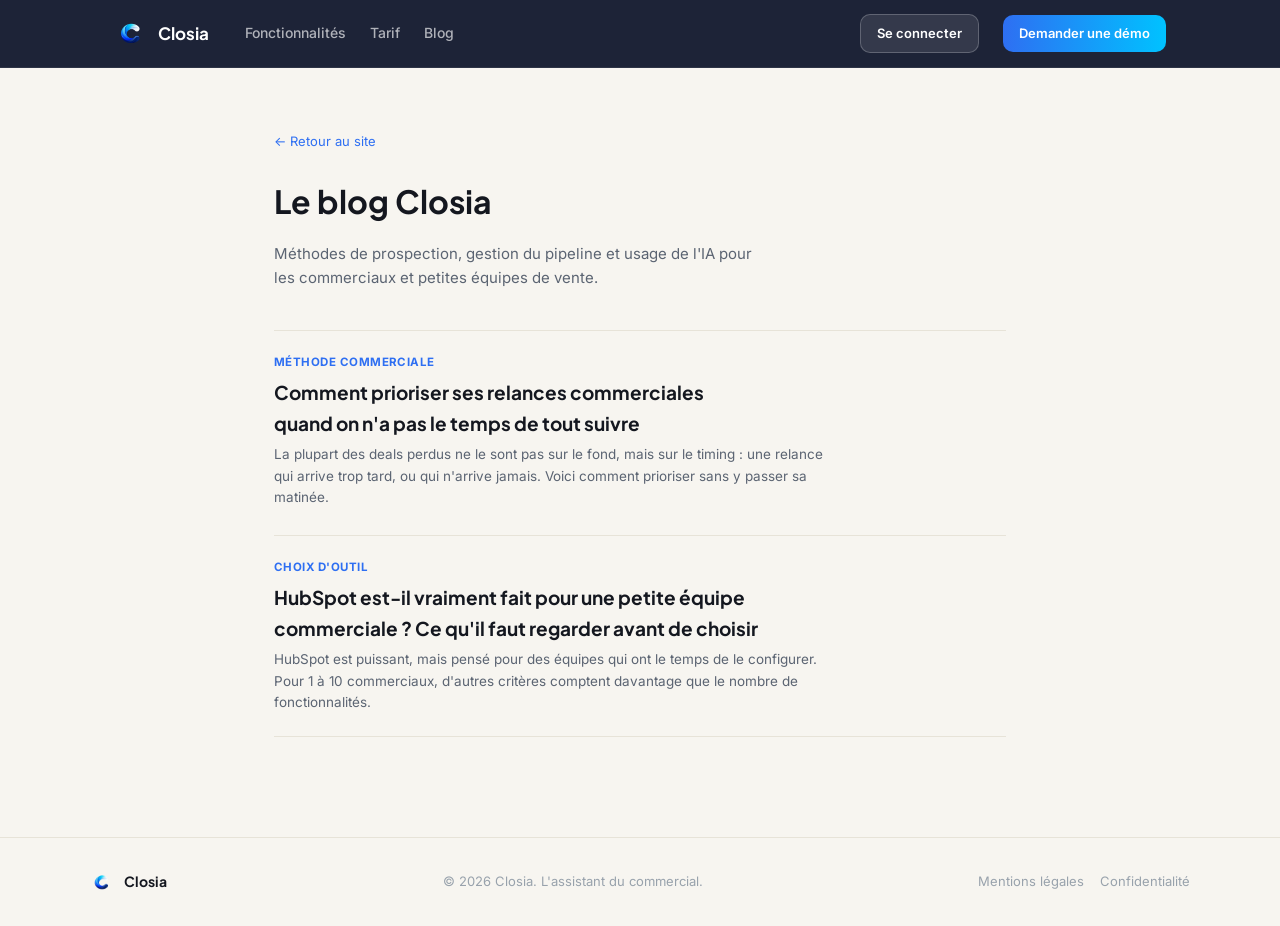
==== blog/index.html @ 7976b57f "Ajoute un blog avec deux premiers articles SEO Cible les recherches autour de la priorisation des re" ====
<!doctype html>
<html lang="fr">
<head>
  <meta charset="UTF-8" />
  <meta name="viewport" content="width=device-width, initial-scale=1.0" />
  <title>Blog — Closia, le CRM commercial assisté par IA</title>
  <meta name="description" content="Conseils, méthodes et retours d'expérience sur la prospection commerciale, la relance de prospects et l'usage de l'IA dans un CRM." />
  <link rel="canonical" href="https://clos-ia.fr/blog/" />
  <link rel="icon" href="../logo-icon.png" />
  <link rel="preconnect" href="https://fonts.googleapis.com" />
  <link href="https://fonts.googleapis.com/css2?family=Plus+Jakarta+Sans:wght@500;600;700;800&family=Inter:wght@400;500;600;700&display=swap" rel="stylesheet" />
  <link rel="stylesheet" href="../style.css" />
  <style>
    .blog-main { max-width: 780px; margin: 0 auto; padding: 60px 24px 100px; }
    .blog-head h1 { font-size: 32px; margin: 0 0 10px; }
    .blog-head p { color: var(--text-dim); font-size: 15px; max-width: 480px; }
    .blog-list { display: flex; flex-direction: column; gap: 4px; margin-top: 40px; }
    .blog-card { display: block; padding: 22px 0; border-top: 0.5px solid var(--hairline); text-decoration: none; }
    .blog-card:last-child { border-bottom: 0.5px solid var(--hairline); }
    .blog-card .cat { font-size: 11.5px; font-weight: 700; letter-spacing: 0.04em; text-transform: uppercase; color: var(--blue); margin-bottom: 6px; }
    .blog-card h2 { font-size: 19px; color: var(--text); margin: 0 0 6px; }
    .blog-card p { font-size: 13.5px; color: var(--text-dim); margin: 0; max-width: 560px; }
    a.back { display: inline-flex; align-items: center; gap: 6px; font-size: 13px; color: var(--blue); margin-bottom: 24px; text-decoration: none; }
  </style>
</head>
<body>

  <header class="nav">
    <div class="nav-inner">
      <a href="../index.html" class="brand">
        <img src="../logo-icon.png" width="34" height="34" alt="Closia" style="object-fit:contain;" />
        <span class="brand-text">Closia</span>
      </a>
      <nav class="nav-links">
        <a href="../index.html#features">Fonctionnalités</a>
        <a href="../index.html#pricing">Tarif</a>
        <a href="./">Blog</a>
      </nav>
      <a href="https://piste-app-seven.vercel.app" class="btn btn-ghost btn-sm">Se connecter</a>
      <a href="../index.html#contact" class="btn btn-primary btn-sm">Demander une démo</a>
    </div>
  </header>

  <main class="blog-main">
    <a href="../index.html" class="back">← Retour au site</a>
    <div class="blog-head">
      <h1>Le blog Closia</h1>
      <p>Méthodes de prospection, gestion du pipeline et usage de l'IA pour les commerciaux et petites équipes de vente.</p>
    </div>

    <div class="blog-list">
      <a href="prioriser-relances-commerciales-ia.html" class="blog-card">
        <div class="cat">Méthode commerciale</div>
        <h2>Comment prioriser ses relances commerciales quand on n'a pas le temps de tout suivre</h2>
        <p>La plupart des deals perdus ne le sont pas sur le fond, mais sur le timing : une relance qui arrive trop tard, ou qui n'arrive jamais. Voici comment prioriser sans y passer sa matinée.</p>
      </a>
      <a href="alternative-hubspot-petites-equipes.html" class="blog-card">
        <div class="cat">Choix d'outil</div>
        <h2>HubSpot est-il vraiment fait pour une petite équipe commerciale ? Ce qu'il faut regarder avant de choisir</h2>
        <p>HubSpot est puissant, mais pensé pour des équipes qui ont le temps de le configurer. Pour 1 à 10 commerciaux, d'autres critères comptent davantage que le nombre de fonctionnalités.</p>
      </a>
    </div>
  </main>

  <footer class="footer">
    <div class="footer-inner">
      <div class="brand">
        <img src="../logo-icon.png" width="24" height="24" alt="Closia" style="object-fit:contain;" />
        <span class="brand-text">Closia</span>
      </div>
      <p>© 2026 Closia. L'assistant du commercial.</p>
      <div style="display:flex; gap:16px;">
        <a href="../mentions-legales.html" class="footer-legal">Mentions légales</a>
        <a href="../confidentialite.html" class="footer-legal">Confidentialité</a>
      </div>
    </div>
  </footer>

</body>
</html>
---- style.css ----
:root {
  --bg: #f7f5f0;
  --surface: #ffffff;
  --panel: #ffffff;
  --panel2: #f1efe7;
  --hairline: #e7e3d8;
  --text: #14171f;
  --text-dim: #5b6472;
  --text-faint: #98a2ac;
  --blue: #2e6ff2;
  --blue-dim: #e8f0fe;
  --blue-deep: #1d4ed8;
  --cyan: #00c2ff;
  --navy: #0a1128;
  --gradient-cta: linear-gradient(90deg, #2e6ff2, #00c2ff);
  --gradient-flow: linear-gradient(135deg, #0a1128 0%, #2e6ff2 45%, #00c2ff 75%, #ffffff 100%);
  --success: #22c55e;
  --success-dim: #eaf9ef;
  --warning: #f5a623;
  --warning-dim: #fef3e2;
  --red: #f5455c;
  --red-dim: #fdeaec;
  --violet: #7c3aed;
  --violet-dim: #ede9fe;
  --radius-sm: 10px;
  --radius-md: 16px;
  --radius-lg: 16px;
  --radius-xl: 20px;
  --shadow-sm: 0 2px 8px rgba(20, 23, 31, 0.08);
  --shadow-md: 0 8px 24px rgba(20, 23, 31, 0.12);
}

* { box-sizing: border-box; }

html { scroll-behavior: smooth; }

body {
  margin: 0;
  background: var(--bg);
  color: var(--text);
  font-family: "Inter", sans-serif;
  font-size: 16px;
  line-height: 1.6;
}

h1, h2, h3, .brand-text {
  font-family: "Plus Jakarta Sans", sans-serif;
  text-wrap: balance;
}

a { color: inherit; text-decoration: none; }

.nav {
  position: sticky;
  top: 0;
  z-index: 10;
  background: rgba(10, 17, 40, 0.92);
  backdrop-filter: blur(8px);
  border-bottom: 0.5px solid rgba(255, 255, 255, 0.08);
}

.nav-inner {
  max-width: 1100px;
  margin: 0 auto;
  padding: 14px 24px;
  display: flex;
  align-items: center;
  gap: 24px;
}

.nav .brand { color: #fff; }

.brand {
  display: flex;
  align-items: center;
  gap: 10px;
  font-weight: 700;
  font-size: 17px;
  color: var(--text);
}

.nav-links {
  display: flex;
  gap: 24px;
  margin-left: 12px;
  flex: 1;
}

.nav-links a {
  font-size: 14px;
  color: rgba(255, 255, 255, 0.65);
  font-weight: 500;
}

.nav-links a:hover { color: var(--cyan); }

.nav .btn-ghost {
  background: rgba(255, 255, 255, 0.1);
  color: #fff;
  border: 0.5px solid rgba(255, 255, 255, 0.22);
}
.nav .btn-ghost:hover { background: rgba(255, 255, 255, 0.16); }

.btn {
  display: inline-flex;
  align-items: center;
  justify-content: center;
  gap: 8px;
  padding: 11px 20px;
  border-radius: var(--radius-sm);
  font-size: 14px;
  font-weight: 600;
  border: none;
  cursor: pointer;
  transition: transform 0.12s ease, opacity 0.12s ease, box-shadow 0.12s ease;
}

.btn:hover { transform: translateY(-1px); box-shadow: var(--shadow-sm); }
.btn:focus-visible { outline: 2px solid var(--blue); outline-offset: 2px; }

.btn-primary {
  background: var(--gradient-cta);
  color: #fff;
}

.btn-primary:hover { filter: brightness(1.08); }
.btn-primary:active { transform: scale(0.98); }

.btn-ghost {
  background: var(--panel2);
  color: var(--text);
  border: 0.5px solid var(--hairline);
}

.btn-sm { padding: 8px 16px; font-size: 13px; }
.btn-block { width: 100%; padding: 13px; font-size: 15px; }

.hero-v2 {
  position: relative;
  max-width: 1150px;
  margin: 0 auto;
  padding: 116px 24px 80px;
  overflow: visible;
}

.hero-v2-top { position: relative; z-index: 1; max-width: 760px; }

.hero-v2-title {
  font-size: 60px;
  font-weight: 800;
  letter-spacing: -0.025em;
  line-height: 1.04;
  margin: 22px 0 0;
}

.fade-word {
  background: var(--gradient-cta);
  -webkit-background-clip: text;
  background-clip: text;
  color: transparent;
}

.hero-v2-lower {
  position: relative;
  z-index: 1;
  display: grid;
  grid-template-columns: 1fr 0.95fr;
  gap: 40px;
  align-items: center;
  margin-top: 56px;
}

.hero-v2-copy { max-width: 460px; }

.hero-visual {
  position: relative;
  display: flex;
  justify-content: center;
  margin-left: 32px;
}

.hero-visual .mock-window { transform: rotate(-2.2deg); }

.hero-visual-tag {
  position: absolute;
  bottom: -18px;
  left: 8px;
  font-family: ui-monospace, "JetBrains Mono", monospace;
  font-size: 11.5px;
  color: var(--text-faint);
  background: var(--surface);
  border: 0.5px solid var(--hairline);
  padding: 5px 10px;
  border-radius: 999px;
}

@media (max-width: 860px) {
  .hero-v2 { padding: 72px 20px 48px; }
  .hero-v2-title { font-size: 34px; }
  .hero-v2-lower { grid-template-columns: 1fr; margin-top: 36px; }
  .hero-visual { margin-left: 0; }
}

.hero-sub {
  font-size: 17.5px;
  color: var(--text-dim);
  margin: 0 0 32px;
  max-width: 480px;
}

.hero-actions { display: flex; gap: 12px; flex-wrap: wrap; }

.mock-window {
  width: 100%;
  max-width: 380px;
  border-radius: var(--radius-lg);
  border: 0.5px solid var(--hairline);
  box-shadow: 0 16px 40px rgba(15, 23, 42, 0.1);
  overflow: hidden;
  background: var(--surface);
}

.mock-bar {
  display: flex;
  gap: 6px;
  padding: 10px 12px;
  background: var(--panel2);
  border-bottom: 0.5px solid var(--hairline);
}

.mock-bar span {
  width: 8px; height: 8px; border-radius: 50%;
  background: var(--hairline);
}

.mock-window-body { display: flex; }

.mock-sidebar {
  width: 40px;
  flex-shrink: 0;
  background: var(--navy);
  display: flex;
  flex-direction: column;
  align-items: center;
  gap: 10px;
  padding: 14px 0;
}

.mock-sidebar-logo {
  width: 16px;
  height: 16px;
  border-radius: 5px;
  background: linear-gradient(135deg, var(--cyan), #fff);
  margin-bottom: 4px;
}

.mock-sidebar-item {
  width: 20px;
  height: 5px;
  border-radius: 3px;
  background: rgba(255, 255, 255, 0.18);
}

.mock-sidebar-item.active {
  background: var(--cyan);
  box-shadow: 0 0 6px rgba(0, 194, 255, 0.5);
}

.mock-body { flex: 1; min-width: 0; padding: 0; }

.mock-banner {
  background: var(--cyan);
  color: #fff;
  padding: 20px;
}

.mock-greeting { font-weight: 700; font-size: 18px; margin-bottom: 4px; }

.mock-sub { font-size: 12px; opacity: 0.85; margin-bottom: 14px; }

.mock-stats {
  display: flex;
  gap: 14px;
  flex-wrap: wrap;
  font-size: 11.5px;
  opacity: 0.85;
}
.mock-stats b { font-family: "Plus Jakarta Sans", sans-serif; font-size: 13px; margin-right: 3px; }
.mock-stats .warn { color: #fca5a5; opacity: 1; }

.mock-tip {
  background: rgba(255,255,255,0.16);
  border: 0.5px solid rgba(255,255,255,0.28);
  border-radius: 10px;
  padding: 10px 12px;
  font-size: 12.5px;
  line-height: 1.4;
}

.mock-list {
  display: flex;
  flex-direction: column;
  gap: 8px;
  padding: 14px;
}

.mock-task {
  display: flex;
  align-items: center;
  gap: 10px;
  background: var(--panel2);
  border: 0.5px solid var(--hairline);
  border-left: 2.5px solid var(--blue);
  border-radius: var(--radius-sm);
  padding: 9px 10px;
}

.mock-task-time { font-size: 10.5px; font-weight: 700; color: var(--text-faint); font-family: "Plus Jakarta Sans", sans-serif; flex-shrink: 0; }
.mock-task-body { flex: 1; min-width: 0; }
.mock-task-title { font-size: 12px; font-weight: 600; color: var(--text); white-space: nowrap; overflow: hidden; text-overflow: ellipsis; }
.mock-task-meta { font-size: 10.5px; color: var(--text-faint); margin-top: 1px; }
.mock-task-btn {
  flex-shrink: 0;
  font-size: 10px;
  font-weight: 700;
  color: var(--blue);
  background: var(--blue-dim);
  border-radius: 6px;
  padding: 5px 8px;
  white-space: nowrap;
}

.mock-row {
  display: flex;
  gap: 8px;
  padding: 16px;
}

.mock-card {
  flex: 1;
  background: var(--panel2);
  border: 0.5px solid var(--hairline);
  border-radius: var(--radius-sm);
  padding: 10px;
  font-size: 11px;
  color: var(--text-dim);
  display: flex;
  flex-direction: column;
  gap: 6px;
}

.mock-card b { font-size: 18px; color: var(--text); font-family: "Plus Jakarta Sans", sans-serif; }

.mock-dot { width: 8px; height: 8px; border-radius: 50%; }
.mock-dot.blue { background: var(--blue); }
.mock-dot.violet { background: #7c3aed; }
.mock-dot.amber { background: #b45309; }

.section-head {
  text-align: center;
  max-width: 640px;
  margin: 0 auto 52px;
}

.eyebrow {
  display: block;
  color: var(--blue);
  font-weight: 700;
  font-size: 12.5px;
  letter-spacing: 0.06em;
  text-transform: uppercase;
  margin-bottom: 12px;
}

.section-head h2 {
  font-size: 32px;
  font-weight: 800;
  letter-spacing: -0.01em;
  margin: 0 0 14px;
}

.contact-sub, .section-head p { color: var(--text-dim); font-size: 15px; margin: 0; }

.fake-calendar {
  margin-top: 28px;
  background: rgba(255, 255, 255, 0.1);
  border: 0.5px solid rgba(255, 255, 255, 0.25);
  border-radius: 14px;
  padding: 18px;
}

.fake-cal-head {
  display: flex;
  align-items: center;
  justify-content: space-between;
  font-size: 13px;
  font-weight: 600;
  margin-bottom: 14px;
}

.fake-cal-badge {
  font-size: 11px;
  font-weight: 700;
  background: rgba(255, 255, 255, 0.18);
  padding: 3px 9px;
  border-radius: 999px;
}

.hp-field {
  position: absolute;
  left: -9999px;
  width: 1px;
  height: 1px;
  overflow: hidden;
}

.fake-cal-days {
  display: grid;
  grid-template-columns: repeat(3, 1fr);
  gap: 10px;
  margin-bottom: 14px;
}

.fake-cal-day {
  display: flex;
  flex-direction: column;
  gap: 6px;
}

.fake-cal-date {
  font-size: 11px;
  font-weight: 600;
  opacity: 0.75;
  margin-bottom: 2px;
}

.fake-cal-day button {
  background: rgba(255, 255, 255, 0.12);
  border: 0.5px solid rgba(255, 255, 255, 0.25);
  color: #fff;
  border-radius: 7px;
  padding: 7px 6px;
  font-size: 12px;
  font-family: inherit;
  cursor: not-allowed;
  opacity: 0.75;
}

.fake-cal-note {
  margin: 0;
  font-size: 12px;
  color: rgba(255, 255, 255, 0.75);
  line-height: 1.5;
}

.features, .how {
  max-width: 1100px;
  margin: 0 auto;
  padding: 96px 24px;
}

.feature-grid {
  display: grid;
  grid-template-columns: repeat(3, 1fr);
  gap: 18px;
  align-items: start;
}

.feature-card {
  background: var(--surface);
  border: 0.5px solid var(--hairline);
  border-radius: var(--radius-lg);
  padding: 24px;
  display: grid;
  grid-template-columns: 40px 1fr;
  column-gap: 16px;
  row-gap: 6px;
  align-content: start;
  transition: transform 0.15s ease, box-shadow 0.15s ease, border-color 0.15s ease;
}

.feature-card:hover {
  transform: translateY(-2px);
  box-shadow: var(--shadow-md);
  border-color: transparent;
}

.feature-icon {
  grid-column: 1;
  grid-row: 1 / -1;
  width: 40px;
  height: 40px;
  border-radius: var(--radius-md);
  display: flex;
  align-items: center;
  justify-content: center;
  font-size: 20px;
}

.feature-card h3 { grid-column: 2; font-size: 16.5px; font-weight: 700; margin: 0; align-self: end; }
.feature-card p { grid-column: 2; font-size: 13.5px; color: var(--text-dim); margin: 0; line-height: 1.55; }

.feature-lead {
  grid-column: span 2;
  grid-template-columns: 44px 1fr;
  background: var(--blue-dim);
  border-color: rgba(46,111,242,0.28);
}
.feature-lead .feature-icon { background: var(--surface); width: 44px; height: 44px; }
.feature-lead h3 { font-size: 20px; }
.feature-lead p { font-size: 14.5px; max-width: 420px; }
.feature-lead-tag {
  grid-column: 2;
  justify-self: start;
  margin-top: 6px;
  font-size: 11px;
  font-weight: 700;
  color: var(--blue);
  background: var(--surface);
  padding: 5px 11px;
  border-radius: 999px;
  margin-top: 18px;
}

.fade-trail-caption {
  text-align: center;
  color: var(--text-faint);
  font-size: 13px;
  margin: -16px 0 28px;
}

.watch-window {
  max-width: 460px;
  margin: 0 auto;
  border-radius: var(--radius-lg);
  border: 0.5px solid var(--hairline);
  box-shadow: 0 16px 40px rgba(15, 23, 42, 0.1);
  overflow: hidden;
  background: var(--surface);
}

.watch-list {
  display: flex;
  flex-direction: column;
  gap: 10px;
  padding: 16px;
}

.watch-card {
  background: var(--panel2);
  border: 0.5px solid var(--hairline);
  border-left: 3px solid var(--hairline);
  border-radius: var(--radius-sm);
  padding: 12px 14px;
}
.watch-card.hot { border-left-color: var(--success); }
.watch-card.warn { border-left-color: var(--warning); }
.watch-card.danger { border-left-color: var(--red); }

.watch-head { display: flex; align-items: center; gap: 8px; margin-bottom: 4px; }
.watch-emoji { font-size: 13px; }
.watch-company { font-family: "Plus Jakarta Sans", sans-serif; font-weight: 700; font-size: 13.5px; }
.watch-value { margin-left: auto; font-family: "Plus Jakarta Sans", sans-serif; font-weight: 700; font-size: 13px; color: var(--text); white-space: nowrap; }
.watch-reason { font-size: 12px; color: var(--text-dim); margin-bottom: 6px; }
.watch-cta { font-size: 12px; font-weight: 600; color: var(--blue); }

.compare-grid {
  display: grid;
  grid-template-columns: 1fr 1fr;
  gap: 20px;
  max-width: 760px;
  margin: 0 auto 44px;
}

@media (max-width: 720px) {
  .compare-grid { grid-template-columns: 1fr; }
}

.compare-col {
  border-radius: var(--radius-lg);
  padding: 24px 26px;
  border: 0.5px solid var(--hairline);
  background: var(--surface);
}

.compare-col.after {
  background: var(--blue-dim);
  border-color: rgba(46,111,242,0.28);
}

.compare-label {
  font-family: "Plus Jakarta Sans", sans-serif;
  font-weight: 700;
  font-size: 13px;
  text-transform: uppercase;
  letter-spacing: 0.04em;
  color: var(--text-faint);
  margin-bottom: 14px;
}

.compare-col.after .compare-label { color: var(--blue); }

.compare-list { list-style: none; margin: 0; padding: 0; display: flex; flex-direction: column; gap: 10px; }

.compare-list li {
  font-size: 14px;
  padding-left: 24px;
  position: relative;
  color: var(--text-dim);
}

.compare-col li::before { content: "✕"; position: absolute; left: 0; color: var(--text-faint); font-size: 12px; }
.compare-col.after li { color: var(--text); }
.compare-col.after li::before { content: "✓"; position: absolute; left: 0; color: var(--blue); font-weight: 700; }

.forgotten-deals {
  max-width: 1100px;
  margin: 0 auto;
  padding: 96px 24px;
}

.forgotten-soon-badge {
  text-align: center;
  font-size: 11.5px;
  color: var(--text-faint);
  margin-top: 12px;
}

.launch-banner {
  max-width: 640px;
  margin: 0 auto 32px;
  text-align: center;
  background: var(--blue-dim);
  color: var(--blue);
  font-size: 13.5px;
  font-weight: 600;
  padding: 10px 18px;
  border-radius: 999px;
}

.how { background: var(--bg); border: 0.5px solid var(--hairline); border-radius: var(--radius-xl); max-width: 1060px; }

.steps {
  display: grid;
  grid-template-columns: repeat(3, 1fr);
  gap: 24px;
}

.step { text-align: center; padding: 0 12px; }

.step-num {
  width: 36px;
  height: 36px;
  border-radius: 50%;
  background: var(--blue);
  color: #fff;
  display: flex;
  align-items: center;
  justify-content: center;
  font-weight: 700;
  margin: 0 auto 16px;
  font-family: "Plus Jakarta Sans", sans-serif;
}

.step h3 { font-size: 16px; margin: 0 0 8px; }
.step p { font-size: 13.5px; color: var(--text-dim); margin: 0; }

.step-card {
  background: var(--surface);
  border: 0.5px solid var(--hairline);
  border-radius: var(--radius-lg);
  padding: 28px 22px;
}
.step-card .step-num { background: var(--blue-dim, #e7e9fb); color: var(--blue); }

.pricing {
  max-width: 1100px;
  margin: 40px auto;
  padding: 96px 24px;
  background: radial-gradient(circle at 50% 0%, var(--blue-dim), transparent 60%);
  border-radius: var(--radius-xl);
}

.pricing-grid {
  display: grid;
  grid-template-columns: repeat(3, minmax(0, 1fr));
  gap: 20px;
  max-width: 1080px;
  margin: 0 auto;
  align-items: stretch;
}

@media (max-width: 860px) {
  .pricing-grid { grid-template-columns: 1fr; max-width: 420px; }
}

.pricing-note-below {
  text-align: center;
  color: var(--text-dim);
  font-size: 14px;
  margin: 28px auto 0;
  max-width: 640px;
}

.pricing-note-below a { color: var(--blue); font-weight: 600; }

.price-card {
  position: relative;
  background: var(--surface);
  border: 0.5px solid var(--hairline);
  box-shadow: var(--shadow-sm);
  border-radius: var(--radius-xl);
  padding: 32px 28px;
  text-align: center;
  display: flex;
  flex-direction: column;
}

.price-card-featured {
  border: 1.5px solid rgba(46,111,242,0.28);
  box-shadow: 0 16px 40px rgba(46,111,242,0.16);
  transform: scale(1.03);
}

@media (max-width: 860px) {
  .price-card-featured { transform: none; }
}

.price-featured-badge {
  position: absolute;
  top: -13px;
  left: 50%;
  transform: translateX(-50%);
  background: var(--gradient-cta);
  color: #fff;
  font-size: 11.5px;
  font-weight: 700;
  padding: 5px 14px;
  border-radius: 999px;
  white-space: nowrap;
}

.price-plan {
  font-family: "Plus Jakarta Sans", sans-serif;
  font-size: 19px;
  font-weight: 700;
  margin-top: 6px;
}

.price-sub {
  color: var(--text-dim);
  font-size: 13px;
  margin: 4px 0 18px;
}

.price-card .price-includes { flex: 1; }

.price-badge {
  display: inline-flex;
  background: var(--blue-dim);
  color: var(--blue);
  font-size: 12.5px;
  font-weight: 700;
  padding: 7px 14px;
  border-radius: 999px;
  margin-bottom: 22px;
}

.price-row {
  display: flex;
  align-items: baseline;
  justify-content: center;
  gap: 12px;
  margin-bottom: 14px;
}

.price-old {
  font-family: "Plus Jakarta Sans", sans-serif;
  font-size: 22px;
  color: var(--text-faint);
  text-decoration: line-through;
}

.price-new {
  font-family: "Plus Jakarta Sans", sans-serif;
  font-size: 48px;
  font-weight: 700;
  color: var(--text);
}

.price-unit {
  font-size: 16px;
  font-weight: 500;
  color: var(--text-dim);
  margin-left: 2px;
}

.price-note {
  font-size: 13px;
  color: var(--text-dim);
  margin: 0 0 22px;
  line-height: 1.6;
}

.price-cta-secondary {
  display: block;
  margin-top: 10px;
  font-size: 13px;
  font-weight: 600;
  color: var(--text-dim);
  text-decoration: underline;
  text-underline-offset: 3px;
  text-decoration-color: var(--hairline);
}
.price-cta-secondary:hover { color: var(--blue); text-decoration-color: var(--blue); }

.price-includes {
  list-style: none;
  margin: 0 0 24px;
  padding: 0;
  text-align: left;
  display: flex;
  flex-direction: column;
  gap: 10px;
}

.price-includes li {
  font-size: 14px;
  color: var(--text);
  padding-left: 26px;
  position: relative;
}

.price-includes li::before {
  content: "✓";
  position: absolute;
  left: 0;
  color: var(--blue);
  font-weight: 700;
}

.faq {
  max-width: 760px;
  margin: 0 auto;
  padding: 96px 24px;
}

.faq-list {
  display: flex;
  flex-direction: column;
  gap: 10px;
}

.faq-item {
  background: var(--surface);
  border: 0.5px solid var(--hairline);
  border-radius: var(--radius-md);
  padding: 4px 20px;
}

.faq-item summary {
  padding: 16px 0;
  font-family: "Plus Jakarta Sans", sans-serif;
  font-weight: 600;
  font-size: 15px;
  cursor: pointer;
  list-style: none;
  display: flex;
  align-items: center;
  justify-content: space-between;
  gap: 12px;
}

.faq-item summary::-webkit-details-marker { display: none; }

.faq-item summary::after {
  content: "+";
  font-size: 20px;
  font-weight: 400;
  color: var(--blue);
  flex-shrink: 0;
  transition: transform 0.15s ease;
}

.faq-item[open] summary::after { transform: rotate(45deg); }

.faq-item p {
  margin: 0 0 18px;
  font-size: 14px;
  color: var(--text-dim);
  line-height: 1.6;
}

.contact {
  max-width: 1100px;
  margin: 0 auto;
  padding: 96px 24px 120px;
}

.contact-inner {
  background: var(--gradient-flow);
  border-radius: var(--radius-xl);
  padding: 48px;
  display: grid;
  grid-template-columns: 1fr 1fr;
  gap: 40px;
  align-items: start;
  color: #fff;
}

.contact-inner .eyebrow { color: #cfe0ff; }
.contact-inner h2 { color: #fff; }
.contact-sub { color: rgba(255,255,255,0.85) !important; }

.lead-form {
  display: flex;
  flex-direction: column;
  gap: 14px;
  background: rgba(255,255,255,0.1);
  border: 0.5px solid rgba(255,255,255,0.25);
  border-radius: 16px;
  padding: 24px;
}

.lead-form label {
  display: flex;
  flex-direction: column;
  gap: 6px;
  font-size: 13px;
  font-weight: 500;
}

.lead-form input, .lead-form textarea, .lead-form select {
  background: rgba(255,255,255,0.95);
  border: none;
  border-radius: 8px;
  padding: 10px 12px;
  font-size: 14px;
  color: var(--text);
  font-family: inherit;
  resize: vertical;
}

.lead-status {
  margin: 0;
  font-size: 13px;
  min-height: 18px;
}

.footer {
  border-top: 0.5px solid var(--hairline);
  padding: 32px 24px;
}

.footer-inner {
  max-width: 1100px;
  margin: 0 auto;
  display: flex;
  align-items: center;
  justify-content: space-between;
  flex-wrap: wrap;
  gap: 12px;
}

.footer .brand { font-size: 14px; }
.footer p { margin: 0; color: var(--text-faint); font-size: 13px; }
.footer-legal { color: var(--text-faint); font-size: 13px; }
.footer-legal:hover { color: var(--blue); }

@media (max-width: 860px) {
  .feature-grid { grid-template-columns: 1fr 1fr; }
  .feature-lead { grid-column: span 2; }
  .steps { grid-template-columns: 1fr; }
  .contact-inner { grid-template-columns: 1fr; padding: 28px; }
  .nav-links { display: none; }
}

@media (max-width: 560px) {
  .feature-grid { grid-template-columns: 1fr; }
}
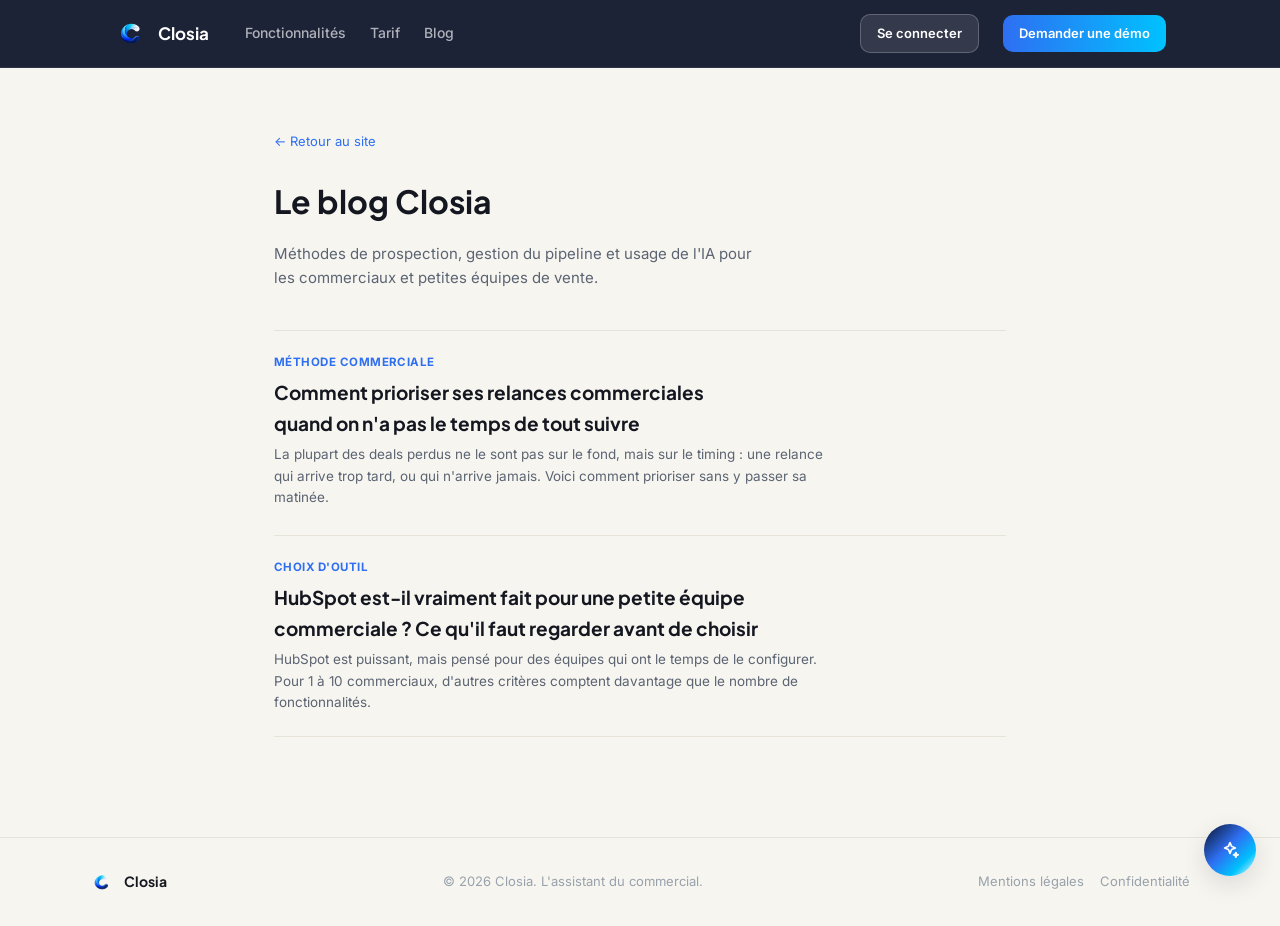
==== commit 36a5c190: "Ajoute l'assistant IA flottant sur le site vitrine Bulle de chat en bas à droite sur toutes les page" ====
--- a/blog/index.html
+++ b/blog/index.html
@@ -76,5 +76,6 @@
     </div>
   </footer>
 
+  <script src="/assistant-widget.js" defer></script>
 </body>
 </html>
--- a/style.css
+++ b/style.css
@@ -372,6 +372,11 @@
   margin-bottom: 12px;
 }
 
+.hero-v2-top .eyebrow {
+  margin-top: 16px;
+  margin-bottom: 0;
+}
+
 .section-head h2 {
   font-size: 32px;
   font-weight: 800;
@@ -380,31 +385,6 @@
 }
 
 .contact-sub, .section-head p { color: var(--text-dim); font-size: 15px; margin: 0; }
-
-.fake-calendar {
-  margin-top: 28px;
-  background: rgba(255, 255, 255, 0.1);
-  border: 0.5px solid rgba(255, 255, 255, 0.25);
-  border-radius: 14px;
-  padding: 18px;
-}
-
-.fake-cal-head {
-  display: flex;
-  align-items: center;
-  justify-content: space-between;
-  font-size: 13px;
-  font-weight: 600;
-  margin-bottom: 14px;
-}
-
-.fake-cal-badge {
-  font-size: 11px;
-  font-weight: 700;
-  background: rgba(255, 255, 255, 0.18);
-  padding: 3px 9px;
-  border-radius: 999px;
-}
 
 .hp-field {
   position: absolute;
@@ -412,45 +392,6 @@
   width: 1px;
   height: 1px;
   overflow: hidden;
-}
-
-.fake-cal-days {
-  display: grid;
-  grid-template-columns: repeat(3, 1fr);
-  gap: 10px;
-  margin-bottom: 14px;
-}
-
-.fake-cal-day {
-  display: flex;
-  flex-direction: column;
-  gap: 6px;
-}
-
-.fake-cal-date {
-  font-size: 11px;
-  font-weight: 600;
-  opacity: 0.75;
-  margin-bottom: 2px;
-}
-
-.fake-cal-day button {
-  background: rgba(255, 255, 255, 0.12);
-  border: 0.5px solid rgba(255, 255, 255, 0.25);
-  color: #fff;
-  border-radius: 7px;
-  padding: 7px 6px;
-  font-size: 12px;
-  font-family: inherit;
-  cursor: not-allowed;
-  opacity: 0.75;
-}
-
-.fake-cal-note {
-  margin: 0;
-  font-size: 12px;
-  color: rgba(255, 255, 255, 0.75);
-  line-height: 1.5;
 }
 
 .features, .how {
@@ -795,6 +736,12 @@
   margin-left: 2px;
 }
 
+.price-instead {
+  font-size: 12.5px;
+  color: var(--text-faint);
+  margin: -6px 0 14px;
+}
+
 .price-note {
   font-size: 13px;
   color: var(--text-dim);
@@ -922,6 +869,10 @@
   padding: 24px;
 }
 
+.lead-form-head { margin-bottom: 2px; }
+.lead-form-title { font-family: "Plus Jakarta Sans", sans-serif; font-size: 15px; font-weight: 700; color: #fff; }
+.lead-form-sub { margin: 4px 0 0; font-size: 12.5px; color: rgba(255,255,255,0.75); }
+
 .lead-form label {
   display: flex;
   flex-direction: column;
@@ -978,3 +929,132 @@
 @media (max-width: 560px) {
   .feature-grid { grid-template-columns: 1fr; }
 }
+
+/* Assistant IA flottant */
+.cw-toggle {
+  position: fixed;
+  bottom: 24px;
+  right: 24px;
+  width: 52px;
+  height: 52px;
+  border-radius: 50%;
+  background: var(--gradient-flow);
+  border: none;
+  box-shadow: var(--shadow-md);
+  display: flex;
+  align-items: center;
+  justify-content: center;
+  z-index: 200;
+}
+
+.cw-panel {
+  position: fixed;
+  bottom: 88px;
+  right: 24px;
+  width: 340px;
+  max-width: calc(100vw - 32px);
+  height: 440px;
+  max-height: calc(100vh - 120px);
+  background: var(--panel);
+  border: 0.5px solid var(--hairline);
+  border-radius: var(--radius-md);
+  box-shadow: var(--shadow-md);
+  display: none;
+  flex-direction: column;
+  overflow: hidden;
+  z-index: 200;
+  font-family: inherit;
+}
+
+.cw-panel.cw-open {
+  display: flex;
+}
+
+.cw-header {
+  display: flex;
+  align-items: center;
+  justify-content: space-between;
+  padding: 14px 16px;
+  background: var(--gradient-flow);
+  color: #fff;
+  font-size: 13.5px;
+  font-weight: 700;
+}
+
+.cw-close {
+  background: none;
+  border: none;
+  color: #fff;
+  font-size: 20px;
+  line-height: 1;
+  padding: 0;
+  cursor: pointer;
+}
+
+.cw-messages {
+  flex: 1;
+  overflow-y: auto;
+  padding: 14px 16px;
+  display: flex;
+  flex-direction: column;
+  gap: 10px;
+}
+
+.cw-msg {
+  max-width: 85%;
+  border-radius: 10px;
+  padding: 8px 12px;
+  font-size: 12.5px;
+  line-height: 1.5;
+  white-space: pre-line;
+}
+
+.cw-msg-assistant {
+  align-self: flex-start;
+  background: var(--panel2);
+  color: var(--text);
+}
+
+.cw-msg-user {
+  align-self: flex-end;
+  background: var(--blue-dim);
+  color: var(--blue-deep);
+}
+
+.cw-thinking {
+  color: var(--text-faint);
+}
+
+.cw-form {
+  display: flex;
+  gap: 8px;
+  padding: 12px;
+  border-top: 0.5px solid var(--hairline);
+}
+
+.cw-form input {
+  flex: 1;
+  background: var(--panel2);
+  border: 0.5px solid var(--hairline);
+  border-radius: 8px;
+  padding: 8px 10px;
+  font-size: 13px;
+  color: var(--text);
+  font-family: inherit;
+}
+
+.cw-form button {
+  background: var(--blue-dim);
+  color: var(--blue);
+  border: none;
+  border-radius: 8px;
+  padding: 8px 14px;
+  font-size: 13px;
+  font-weight: 600;
+  cursor: pointer;
+}
+
+@media (max-width: 560px) {
+  .cw-panel { right: 16px; bottom: 84px; }
+  .cw-toggle { right: 16px; bottom: 16px; }
+}
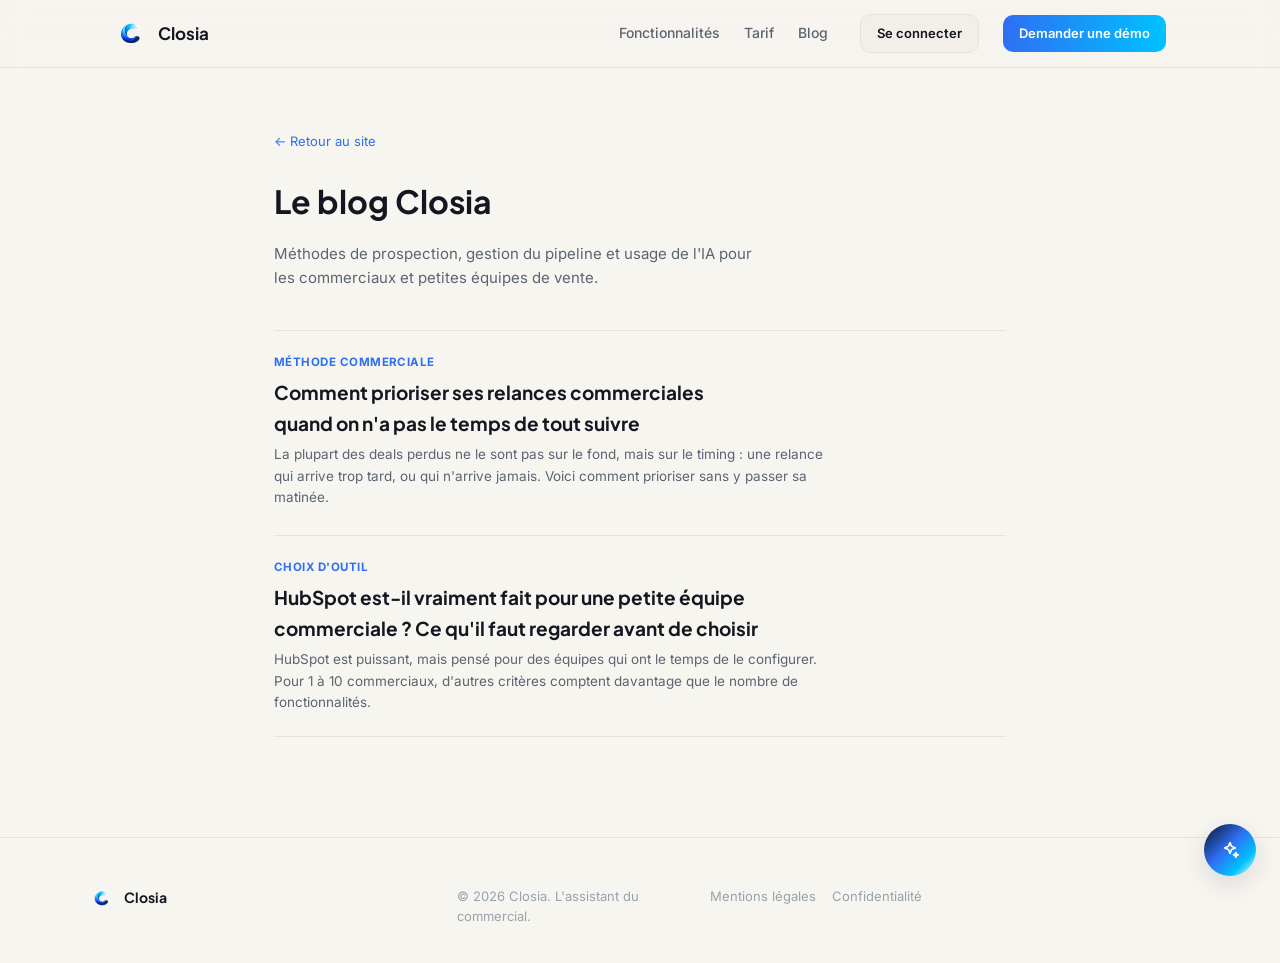
==== commit cc81a333: "Corrige les liens de connexion restants dans le blog" ====
--- a/blog/index.html
+++ b/blog/index.html
@@ -36,7 +36,7 @@
         <a href="../index.html#pricing">Tarif</a>
         <a href="./">Blog</a>
       </nav>
-      <a href="https://piste-app-seven.vercel.app" class="btn btn-ghost btn-sm">Se connecter</a>
+      <a href="https://app.clos-ia.fr" class="btn btn-ghost btn-sm">Se connecter</a>
       <a href="../index.html#contact" class="btn btn-primary btn-sm">Demander une démo</a>
     </div>
   </header>
--- a/style.css
+++ b/style.css
@@ -54,9 +54,9 @@
   position: sticky;
   top: 0;
   z-index: 10;
-  background: rgba(10, 17, 40, 0.92);
-  backdrop-filter: blur(8px);
-  border-bottom: 0.5px solid rgba(255, 255, 255, 0.08);
+  background: rgba(247, 245, 240, 0.82);
+  backdrop-filter: blur(12px);
+  border-bottom: 0.5px solid var(--hairline);
 }
 
 .nav-inner {
@@ -68,7 +68,9 @@
   gap: 24px;
 }
 
-.nav .brand { color: #fff; }
+
+
+.nav .brand { color: var(--text); }
 
 .brand {
   display: flex;
@@ -79,27 +81,24 @@
   color: var(--text);
 }
 
+/* Les liens se rangent à droite, contre les deux boutons, plutôt que collés au
+   logo. C'est la marque qui pousse tout le reste vers la droite : sans ce
+   margin-right auto, les liens se recolleraient au logo. */
+.nav-inner .brand { margin-right: auto; }
+
 .nav-links {
   display: flex;
   gap: 24px;
-  margin-left: 12px;
-  flex: 1;
+  margin-right: 8px;
 }
 
 .nav-links a {
   font-size: 14px;
-  color: rgba(255, 255, 255, 0.65);
+  color: var(--text-dim);
   font-weight: 500;
 }
 
-.nav-links a:hover { color: var(--cyan); }
-
-.nav .btn-ghost {
-  background: rgba(255, 255, 255, 0.1);
-  color: #fff;
-  border: 0.5px solid rgba(255, 255, 255, 0.22);
-}
-.nav .btn-ghost:hover { background: rgba(255, 255, 255, 0.16); }
+.nav-links a:hover { color: var(--blue); }
 
 .btn {
   display: inline-flex;
@@ -135,22 +134,43 @@
 .btn-sm { padding: 8px 16px; font-size: 13px; }
 .btn-block { width: 100%; padding: 13px; font-size: 15px; }
 
+/* Voile bleu sous le hero. Pose sur le conteneur principal et non sur .hero-v2,
+   qui est centre a 1300 px : un fond sur lui ferait une bande au lieu d'occuper
+   toute la largeur. En pourcentage plutot qu'en 100vw, pour ne pas compter la
+   barre de defilement et provoquer un debordement horizontal.
+   Il remonte derriere la barre de navigation, devenue translucide. */
+main#top {
+  background:
+    linear-gradient(180deg,
+      rgba(46, 111, 242, 0.11) 0%,
+      rgba(46, 111, 242, 0.055) 38%,
+      rgba(46, 111, 242, 0.015) 68%,
+      rgba(46, 111, 242, 0) 100%)
+    no-repeat top center / 100% 760px;
+}
+
 .hero-v2 {
   position: relative;
-  max-width: 1150px;
+  max-width: 1300px;
   margin: 0 auto;
-  padding: 116px 24px 80px;
+  /* Sans maquette en dessous, le hero se referme sur son texte : la
+     visite du produit prend le relais juste après. */
+  padding: 96px 24px 72px;
   overflow: visible;
-}
-
-.hero-v2-top { position: relative; z-index: 1; max-width: 760px; }
+  display: flex;
+  flex-direction: column;
+  align-items: center;
+  text-align: center;
+}
+
+.hero-v2-top { position: relative; z-index: 1; max-width: 700px; }
 
 .hero-v2-title {
-  font-size: 60px;
+  font-size: 58px;
   font-weight: 800;
   letter-spacing: -0.025em;
-  line-height: 1.04;
-  margin: 22px 0 0;
+  line-height: 1.05;
+  margin: 18px 0 0;
 }
 
 .fade-word {
@@ -160,55 +180,39 @@
   color: transparent;
 }
 
-.hero-v2-lower {
-  position: relative;
-  z-index: 1;
-  display: grid;
-  grid-template-columns: 1fr 0.95fr;
-  gap: 40px;
-  align-items: center;
-  margin-top: 56px;
-}
-
-.hero-v2-copy { max-width: 460px; }
-
-.hero-visual {
-  position: relative;
-  display: flex;
-  justify-content: center;
-  margin-left: 32px;
-}
-
-.hero-visual .mock-window { transform: rotate(-2.2deg); }
-
-.hero-visual-tag {
-  position: absolute;
-  bottom: -18px;
-  left: 8px;
-  font-family: ui-monospace, "JetBrains Mono", monospace;
-  font-size: 11.5px;
-  color: var(--text-faint);
-  background: var(--surface);
-  border: 0.5px solid var(--hairline);
-  padding: 5px 10px;
-  border-radius: 999px;
-}
+
+.mock-window.mock-window-hero { width: 1100px; max-width: 100%; }
+
 
 @media (max-width: 860px) {
-  .hero-v2 { padding: 72px 20px 48px; }
-  .hero-v2-title { font-size: 34px; }
-  .hero-v2-lower { grid-template-columns: 1fr; margin-top: 36px; }
-  .hero-visual { margin-left: 0; }
+  .hero-v2 { padding: 72px 20px 0; }
+  .hero-v2-title { font-size: 32px; }
 }
 
 .hero-sub {
   font-size: 17.5px;
   color: var(--text-dim);
-  margin: 0 0 32px;
-  max-width: 480px;
-}
-
-.hero-actions { display: flex; gap: 12px; flex-wrap: wrap; }
+  margin: 18px 0 30px;
+  max-width: 560px;
+  margin-left: auto;
+  margin-right: auto;
+}
+
+.hero-actions { display: flex; gap: 12px; flex-wrap: wrap; justify-content: center; }
+
+.hero-trust {
+  display: flex;
+  gap: 22px;
+  flex-wrap: wrap;
+  justify-content: center;
+  margin-top: 26px;
+  font-size: 12.5px;
+  color: var(--text-dim);
+}
+.hero-trust span { display: inline-flex; align-items: center; gap: 6px; }
+.hero-trust svg { color: var(--blue); flex-shrink: 0; }
+
+.eyebrow-icon { margin-right: 6px; vertical-align: -1px; color: var(--blue); }
 
 .mock-window {
   width: 100%;
@@ -233,12 +237,13 @@
   background: var(--hairline);
 }
 
-.mock-window-body { display: flex; }
+.mock-window-body { display: flex; background: #f4f6fb; }
 
 .mock-sidebar {
   width: 40px;
   flex-shrink: 0;
-  background: var(--navy);
+  background: #fff;
+  border-right: 0.5px solid var(--hairline);
   display: flex;
   flex-direction: column;
   align-items: center;
@@ -250,7 +255,7 @@
   width: 16px;
   height: 16px;
   border-radius: 5px;
-  background: linear-gradient(135deg, var(--cyan), #fff);
+  background: linear-gradient(135deg, var(--blue), var(--cyan));
   margin-bottom: 4px;
 }
 
@@ -258,27 +263,43 @@
   width: 20px;
   height: 5px;
   border-radius: 3px;
-  background: rgba(255, 255, 255, 0.18);
+  background: var(--hairline);
 }
 
 .mock-sidebar-item.active {
-  background: var(--cyan);
-  box-shadow: 0 0 6px rgba(0, 194, 255, 0.5);
-}
-
-.mock-body { flex: 1; min-width: 0; padding: 0; }
+  background: var(--blue);
+}
+
+.mock-body { flex: 1; min-width: 0; padding: 12px; background: #f4f6fb; }
 
 .mock-banner {
-  background: var(--cyan);
+  background: linear-gradient(135deg, #2e7cff 0%, #1746b8 100%);
   color: #fff;
-  padding: 20px;
-}
-
-.mock-greeting { font-weight: 700; font-size: 18px; margin-bottom: 4px; }
-
-.mock-sub { font-size: 12px; opacity: 0.85; margin-bottom: 14px; }
+  padding: 18px;
+  border-radius: 14px;
+  position: relative;
+  overflow: hidden;
+  box-shadow: 0 10px 22px rgba(23, 70, 184, 0.26);
+}
+
+.mock-banner::before {
+  content: "";
+  position: absolute;
+  top: -40px;
+  right: -30px;
+  width: 120px;
+  height: 120px;
+  border-radius: 50%;
+  background: radial-gradient(circle, rgba(255, 255, 255, 0.2) 0%, rgba(255, 255, 255, 0) 70%);
+  pointer-events: none;
+}
+
+.mock-greeting { position: relative; font-weight: 700; font-size: 18px; margin-bottom: 4px; }
+
+.mock-sub { position: relative; font-size: 12px; opacity: 0.85; margin-bottom: 14px; }
 
 .mock-stats {
+  position: relative;
   display: flex;
   gap: 14px;
   flex-wrap: wrap;
@@ -301,17 +322,18 @@
   display: flex;
   flex-direction: column;
   gap: 8px;
-  padding: 14px;
+  padding: 12px 0 2px;
 }
 
 .mock-task {
   display: flex;
   align-items: center;
   gap: 10px;
-  background: var(--panel2);
+  background: #fff;
   border: 0.5px solid var(--hairline);
   border-left: 2.5px solid var(--blue);
-  border-radius: var(--radius-sm);
+  border-radius: 10px;
+  box-shadow: 0 1px 2px rgba(15, 23, 42, 0.05);
   padding: 9px 10px;
 }
 
@@ -356,6 +378,52 @@
 .mock-dot.violet { background: #7c3aed; }
 .mock-dot.amber { background: #b45309; }
 
+.mock-dot-status { width: 7px; height: 7px; border-radius: 50%; flex-shrink: 0; display: inline-block; }
+.mock-dot-status.red { background: var(--red); }
+.mock-dot-status.amber { background: var(--warning); }
+.mock-dot-status.green { background: var(--success); }
+
+.mock-body-hero { padding: 18px; }
+
+.mock-hero-columns {
+  display: grid;
+  grid-template-columns: 1.5fr 1fr;
+  gap: 16px;
+  margin-top: 14px;
+}
+
+.mock-hero-col { display: flex; flex-direction: column; gap: 8px; }
+
+.mock-col-label {
+  font-size: 10.5px;
+  font-weight: 700;
+  text-transform: uppercase;
+  letter-spacing: 0.05em;
+  color: var(--text-faint);
+  margin-bottom: 2px;
+}
+
+.mock-watch-mini {
+  background: #fff;
+  border: 0.5px solid var(--hairline);
+  border-left: 2.5px solid var(--hairline);
+  border-radius: 10px;
+  padding: 9px 10px;
+  box-shadow: 0 1px 2px rgba(15, 23, 42, 0.05);
+}
+.mock-watch-mini.danger { border-left-color: var(--red); }
+.mock-watch-mini.warn { border-left-color: var(--warning); }
+.mock-watch-mini.hot { border-left-color: var(--success); }
+
+.mock-watch-mini-head { display: flex; align-items: center; gap: 7px; font-size: 11.5px; font-weight: 600; color: var(--text); }
+.mock-watch-mini-head b { margin-left: auto; font-family: "Plus Jakarta Sans", sans-serif; font-size: 11.5px; }
+.mock-watch-mini-reason { font-size: 10.5px; color: var(--text-faint); margin-top: 3px; margin-left: 14px; }
+
+@media (max-width: 860px) {
+  .mock-hero-columns { grid-template-columns: 1fr; }
+  .mock-window-hero .mock-sidebar { display: none; }
+}
+
 .section-head {
   text-align: center;
   max-width: 640px;
@@ -397,7 +465,7 @@
 .features, .how {
   max-width: 1100px;
   margin: 0 auto;
-  padding: 96px 24px;
+  padding: 68px 24px;
 }
 
 .feature-grid {
@@ -436,6 +504,8 @@
   align-items: center;
   justify-content: center;
   font-size: 20px;
+  background: var(--blue-dim);
+  color: var(--blue);
 }
 
 .feature-card h3 { grid-column: 2; font-size: 16.5px; font-weight: 700; margin: 0; align-self: end; }
@@ -557,7 +627,269 @@
 .forgotten-deals {
   max-width: 1100px;
   margin: 0 auto;
-  padding: 96px 24px;
+  padding: 68px 24px;
+}
+
+/* Dispersion → Closia */
+.dispersion { max-width: 1100px; margin: 0 auto; padding: 68px 24px; }
+
+.dispersion-visual {
+  display: flex;
+  flex-direction: column;
+  align-items: center;
+  gap: 16px;
+  margin-bottom: 60px;
+}
+
+.dispersion-sources { display: flex; gap: 12px; flex-wrap: wrap; justify-content: center; }
+
+.source-chip {
+  background: var(--surface);
+  border: 0.5px solid var(--hairline);
+  border-radius: 999px;
+  padding: 9px 20px;
+  font-size: 13px;
+  font-weight: 600;
+  color: var(--text-dim);
+  box-shadow: var(--shadow-sm);
+}
+.source-chip.s1 { transform: rotate(-3deg); }
+.source-chip.s2 { transform: rotate(2deg); }
+.source-chip.s3 { transform: rotate(-1.5deg); }
+.source-chip.s4 { transform: rotate(2.5deg); }
+.source-chip.s5 { transform: rotate(-2deg); }
+
+.dispersion-arrow { color: var(--text-faint); }
+
+.dispersion-hub {
+  display: flex;
+  align-items: center;
+  gap: 9px;
+  background: var(--text);
+  color: #fff;
+  padding: 13px 24px;
+  border-radius: 999px;
+  font-weight: 700;
+  font-size: 14.5px;
+  box-shadow: var(--shadow-md);
+}
+
+.dispersion-result { display: flex; gap: 10px; flex-wrap: wrap; justify-content: center; }
+
+.result-chip {
+  background: var(--blue-dim);
+  color: var(--blue-deep);
+  border-radius: 999px;
+  padding: 9px 18px;
+  font-size: 12.5px;
+  font-weight: 600;
+}
+
+/* Votre journée — démonstration */
+.your-day { max-width: 1100px; margin: 0 auto; padding: 68px 24px; }
+
+.day-window {
+  border-radius: var(--radius-xl);
+  border: 0.5px solid var(--hairline);
+  box-shadow: 0 20px 50px rgba(15, 23, 42, 0.1);
+  overflow: hidden;
+  background: var(--surface);
+}
+
+.day-window-body { display: grid; grid-template-columns: 1fr 1.1fr; }
+
+.day-col { padding: 32px; border-right: 0.5px solid var(--hairline); }
+
+.day-col-label {
+  font-size: 11px;
+  font-weight: 700;
+  text-transform: uppercase;
+  letter-spacing: 0.05em;
+  color: var(--text-faint);
+  margin-bottom: 18px;
+}
+
+.day-item {
+  display: flex;
+  align-items: center;
+  gap: 14px;
+  padding: 13px 0;
+  border-bottom: 0.5px solid var(--hairline);
+  font-size: 14px;
+  color: var(--text-dim);
+}
+.day-item:last-child { border-bottom: none; }
+
+.day-time {
+  font-family: "JetBrains Mono", monospace;
+  font-size: 12px;
+  color: var(--text-faint);
+  width: 44px;
+  flex-shrink: 0;
+}
+
+.day-item.active { color: var(--text); font-weight: 600; }
+.day-item.active .day-time { color: var(--blue); }
+
+.day-why { padding: 32px; background: var(--bg); }
+
+.day-why-label {
+  font-size: 11px;
+  font-weight: 700;
+  text-transform: uppercase;
+  letter-spacing: 0.05em;
+  color: var(--blue);
+  margin-bottom: 16px;
+}
+
+.day-why-company { font-family: "Plus Jakarta Sans", sans-serif; font-weight: 700; font-size: 19px; margin-bottom: 18px; }
+.day-why-company span { color: var(--text-dim); font-weight: 500; font-size: 14px; }
+
+.day-why-rows { display: flex; flex-direction: column; gap: 11px; margin-bottom: 20px; }
+.day-why-row { display: flex; justify-content: space-between; font-size: 13px; color: var(--text-dim); gap: 12px; }
+.day-why-row b { color: var(--text); font-weight: 600; text-align: right; }
+.day-why-row b.signal { color: #b91c4a; }
+
+.day-why-reco {
+  display: flex;
+  align-items: center;
+  gap: 9px;
+  background: var(--blue-dim);
+  color: var(--blue-deep);
+  border-radius: 10px;
+  padding: 12px 14px;
+  font-size: 13px;
+  font-weight: 600;
+  margin-bottom: 18px;
+}
+.reco-dot { width: 7px; height: 7px; border-radius: 50%; background: var(--blue); flex-shrink: 0; }
+
+.day-why-btn { width: 100%; }
+
+@media (max-width: 760px) {
+  .day-window-body { grid-template-columns: 1fr; }
+  .day-col { border-right: none; border-bottom: 0.5px solid var(--hairline); }
+}
+
+/* Modules — hub visuel */
+.modules { max-width: 1100px; margin: 0 auto; padding: 68px 24px; }
+
+.hub {
+  position: relative;
+  max-width: 620px;
+  margin: 0 auto;
+  display: grid;
+  grid-template-columns: repeat(3, 1fr);
+  grid-template-rows: repeat(3, auto);
+  gap: 22px;
+  place-items: center;
+  padding: 20px 0;
+}
+
+.hub-center {
+  grid-column: 2;
+  grid-row: 2;
+  display: flex;
+  flex-direction: column;
+  align-items: center;
+  justify-content: center;
+  gap: 6px;
+  width: 108px;
+  height: 108px;
+  border-radius: 50%;
+  background: var(--text);
+  color: #fff;
+  font-weight: 700;
+  font-size: 13px;
+  box-shadow: 0 16px 36px rgba(20, 23, 31, 0.28);
+  z-index: 2;
+}
+
+.hub-node {
+  display: flex;
+  flex-direction: column;
+  align-items: center;
+  gap: 8px;
+  font-size: 12.5px;
+  font-weight: 600;
+  color: var(--text-dim);
+  background: var(--surface);
+  border: 0.5px solid var(--hairline);
+  border-radius: var(--radius-md);
+  padding: 16px 20px;
+  box-shadow: var(--shadow-sm);
+  transition: transform 0.15s ease, box-shadow 0.15s ease;
+}
+.hub-node:hover { transform: translateY(-2px); box-shadow: var(--shadow-md); }
+.hub-node svg { color: var(--blue); }
+
+.n1 { grid-column: 2; grid-row: 1; }
+.n2 { grid-column: 1; grid-row: 1; }
+.n3 { grid-column: 3; grid-row: 1; }
+.n4 { grid-column: 1; grid-row: 3; }
+.n5 { grid-column: 3; grid-row: 3; }
+
+@media (max-width: 640px) {
+  .hub { grid-template-columns: repeat(2, 1fr); grid-template-rows: repeat(4, auto); gap: 14px; }
+  .hub-center { grid-column: 1 / 3; grid-row: 1; }
+  .n1 { grid-column: 1; grid-row: 2; }
+  .n2 { grid-column: 2; grid-row: 2; }
+  .n3 { grid-column: 1; grid-row: 3; }
+  .n4 { grid-column: 2; grid-row: 3; }
+  .n5 { grid-column: 1 / 3; grid-row: 4; }
+}
+
+/* Étapes — snippets */
+.steps { position: relative; }
+.steps::before { content: ""; position: absolute; top: 18px; left: 16%; right: 16%; height: 1px; background: var(--hairline); z-index: 0; }
+.step { position: relative; z-index: 1; }
+
+.step-snippet {
+  margin-top: 18px;
+  font-size: 11.5px;
+  padding: 10px 12px;
+  border-radius: 8px;
+  background: var(--panel2);
+  color: var(--text-dim);
+  display: flex;
+  align-items: center;
+  gap: 6px;
+}
+.step-snippet-ia { color: var(--blue-deep); background: var(--blue-dim); font-style: italic; }
+.step-snippet-actions { display: flex; gap: 6px; background: none; padding: 0; flex-wrap: wrap; justify-content: center; }
+.step-snippet-actions span { background: var(--blue-dim); color: var(--blue-deep); border-radius: 999px; padding: 6px 12px; font-weight: 600; }
+
+/* Reporting */
+.reporting { max-width: 1100px; margin: 0 auto; padding: 68px 24px; }
+
+.stat-grid {
+  display: grid;
+  grid-template-columns: repeat(4, 1fr);
+  gap: 1px;
+  background: var(--hairline);
+  border: 0.5px solid var(--hairline);
+  border-radius: var(--radius-xl);
+  overflow: hidden;
+}
+
+.stat-tile { background: var(--surface); padding: 32px 26px; }
+.stat-label { font-size: 12.5px; color: var(--text-faint); margin-bottom: 12px; }
+.stat-value { font-family: "Plus Jakarta Sans", sans-serif; font-size: 32px; font-weight: 700; color: var(--text); margin-bottom: 8px; }
+.stat-trend { font-size: 12px; font-weight: 600; color: var(--text-faint); }
+.stat-trend.up { color: var(--success); }
+
+@media (max-width: 760px) {
+  .stat-grid { grid-template-columns: 1fr 1fr; }
+}
+
+/* Reveal au scroll */
+/* Le glissement vertical de 18 px a été retiré : avec l'apparition
+   symétrique, il rejouait dans les deux sens et les maquettes bougeaient
+   sans arrêt pendant la lecture. Seule la transparence varie désormais. */
+.reveal { opacity: 0; transition: opacity 0.5s ease; }
+.reveal.in-view { opacity: 1; }
+@media (prefers-reduced-motion: reduce) {
+  .reveal { opacity: 1; transform: none; transition: none; }
 }
 
 .forgotten-soon-badge {
@@ -617,7 +949,7 @@
 .pricing {
   max-width: 1100px;
   margin: 40px auto;
-  padding: 96px 24px;
+  padding: 68px 24px;
   background: radial-gradient(circle at 50% 0%, var(--blue-dim), transparent 60%);
   border-radius: var(--radius-xl);
 }
@@ -651,7 +983,7 @@
   border: 0.5px solid var(--hairline);
   box-shadow: var(--shadow-sm);
   border-radius: var(--radius-xl);
-  padding: 32px 28px;
+  padding: 26px 24px;
   text-align: center;
   display: flex;
   flex-direction: column;
@@ -696,6 +1028,146 @@
 
 .price-card .price-includes { flex: 1; }
 
+/* --- Les trois offres comme une progression, pas comme trois tailles ---------
+   L'étiquette du haut nomme le stade — visibilité individuelle, visibilité
+   d'équipe, pilotage — et c'est elle qui porte la différence, avant le prix.
+   Le texte est aligné à gauche : ces cartes se lisent, elles ne se scannent
+   plus, et du texte centré sur quatre lignes se lit mal. */
+.price-card { text-align: left; }
+.price-card .price-row { justify-content: flex-start; margin-bottom: 8px; }
+
+.price-stage {
+  font-family: "Plus Jakarta Sans", sans-serif;
+  font-size: 10.5px;
+  font-weight: 700;
+  letter-spacing: 0.09em;
+  text-transform: uppercase;
+  color: var(--blue);
+}
+
+.price-card .price-plan { margin-top: 8px; font-size: 21px; }
+
+.price-claim {
+  font-family: "Plus Jakarta Sans", sans-serif;
+  font-size: 15px;
+  font-weight: 700;
+  line-height: 1.3;
+  text-wrap: balance;
+  margin: 7px 0 14px;
+}
+
+/* La description pousse le bouton en bas : sans elle, les trois cartes
+   n'alignaient plus leurs appels à l'action. */
+.price-body {
+  font-size: 13.5px;
+  line-height: 1.6;
+  color: var(--text-dim);
+  margin: 0 0 18px;
+  flex: 1;
+}
+
+/* Le nombre d'utilisateurs et le prix du siège supplémentaire, juste sous le
+   prix : c'est la deuxième chose qu'on cherche sur une carte tarifaire. */
+.price-seats {
+  font-size: 12.5px;
+  line-height: 1.5;
+  color: var(--text-dim);
+  font-weight: 500;
+  margin-bottom: 16px;
+  padding-bottom: 14px;
+  border-bottom: 0.5px solid var(--hairline);
+}
+
+/* L'offre de lancement s'annonce en clair, sans prix barré : le tarif affiché
+   reste celui qui s'appliquera, et la remise est présentée comme ce qu'elle est
+   — temporaire et datée. */
+.price-launch {
+  display: inline-block;
+  background: var(--blue-dim);
+  color: var(--blue);
+  font-size: 12px;
+  font-weight: 600;
+  line-height: 1.45;
+  border-radius: 7px;
+  padding: 7px 11px;
+  margin: -4px 0 16px;
+}
+
+.price-footnote {
+  margin: 22px 0 0;
+  text-align: center;
+  font-size: 13px;
+  color: var(--text-faint);
+}
+
+.price-for {
+  font-size: 12px;
+  line-height: 1.55;
+  color: var(--text-faint);
+  border-left: 2px solid var(--hairline);
+  padding-left: 11px;
+  margin-bottom: 14px;
+}
+
+.price-feats {
+  list-style: none;
+  margin: 0 0 18px;
+  padding: 0;
+  display: flex;
+  flex-direction: column;
+  gap: 7px;
+  flex: 1;
+}
+
+.price-feats li {
+  position: relative;
+  padding-left: 20px;
+  font-size: 13px;
+  line-height: 1.5;
+  color: var(--text);
+}
+
+.price-feats li::before {
+  content: "";
+  position: absolute;
+  left: 2px;
+  top: 7px;
+  width: 7px;
+  height: 7px;
+  border-radius: 2px;
+  background: var(--blue-dim);
+  border: 1px solid rgba(46, 111, 242, 0.45);
+}
+
+/* Le récapitulatif de la progression, sous les cartes : une phrase par stade. */
+.price-progress {
+  display: grid;
+  grid-template-columns: repeat(3, minmax(0, 1fr));
+  gap: 14px 28px;
+  margin-top: 24px;
+  padding-top: 18px;
+  border-top: 0.5px solid var(--hairline);
+}
+
+.price-progress span {
+  font-size: 13px;
+  line-height: 1.55;
+  color: var(--text-dim);
+}
+
+.price-progress b {
+  display: block;
+  font-family: "Plus Jakarta Sans", sans-serif;
+  font-size: 12px;
+  font-weight: 700;
+  color: var(--text);
+  margin-bottom: 2px;
+}
+
+@media (max-width: 860px) {
+  .price-progress { grid-template-columns: minmax(0, 1fr); gap: 12px; }
+}
+
 .price-badge {
   display: inline-flex;
   background: var(--blue-dim);
@@ -724,8 +1196,9 @@
 
 .price-new {
   font-family: "Plus Jakarta Sans", sans-serif;
-  font-size: 48px;
-  font-weight: 700;
+  font-size: 54px;
+  font-weight: 800;
+  letter-spacing: -0.02em;
   color: var(--text);
 }
 
@@ -789,7 +1262,7 @@
 .faq {
   max-width: 760px;
   margin: 0 auto;
-  padding: 96px 24px;
+  padding: 68px 24px;
 }
 
 .faq-list {
@@ -906,17 +1379,14 @@
 .footer-inner {
   max-width: 1100px;
   margin: 0 auto;
-  display: flex;
-  align-items: center;
-  justify-content: space-between;
-  flex-wrap: wrap;
-  gap: 12px;
+  display: grid;
+  grid-template-columns: minmax(0, 1.5fr) repeat(3, minmax(0, 1fr));
+  gap: 40px 28px;
+  align-items: start;
 }
 
 .footer .brand { font-size: 14px; }
 .footer p { margin: 0; color: var(--text-faint); font-size: 13px; }
-.footer-legal { color: var(--text-faint); font-size: 13px; }
-.footer-legal:hover { color: var(--blue); }
 
 @media (max-width: 860px) {
   .feature-grid { grid-template-columns: 1fr 1fr; }
@@ -928,6 +1398,10 @@
 
 @media (max-width: 560px) {
   .feature-grid { grid-template-columns: 1fr; }
+  /* Sans cette ligne, .feature-lead garde son span 2 hérité du palier
+     précédent : la grille crée une seconde colonne implicite et la page
+     déborde horizontalement de près de 100 px sur téléphone. */
+  .feature-lead { grid-column: auto; }
 }
 
 /* Assistant IA flottant */
@@ -1058,3 +1532,2164 @@
   .cw-panel { right: 16px; bottom: 84px; }
   .cw-toggle { right: 16px; bottom: 16px; }
 }
+
+/* ============================================================
+   Espacement des sections ajoutées. Il n'existe pas de règle
+   générique pour <section> : chaque section porte le sien.
+   ============================================================ */
+.contrast,
+.funnel,
+.why,
+.prepare,
+.context,
+.integrations {
+  max-width: 1100px;
+  margin: 0 auto;
+  padding: 68px 24px;
+}
+
+@media (max-width: 720px) {
+  .contrast,
+  .funnel,
+  .why,
+  .prepare,
+  .context,
+  .integrations {
+    padding: 48px 20px;
+  }
+}
+
+/* ============================================================
+   REFONTE NARRATIVE — CRM vs Closia, 40→4, Pourquoi, Préparer, IA
+   Réutilise les tokens existants : aucune nouvelle couleur.
+   ============================================================ */
+
+.demo-note {
+  margin: 22px auto 0;
+  max-width: 640px;
+  text-align: center;
+  font-size: 12.5px;
+  color: var(--text-faint);
+}
+
+/* --- 3. CRM classique vs Closia --- */
+.contrast-grid {
+  display: grid;
+  grid-template-columns: repeat(auto-fit, minmax(280px, 1fr));
+  gap: 18px;
+  max-width: 900px;
+  margin: 0 auto;
+}
+
+.contrast-col {
+  background: var(--surface);
+  border: 1px solid var(--hairline);
+  border-radius: var(--radius-lg);
+  padding: 26px 26px 22px;
+  display: flex;
+  flex-direction: column;
+  gap: 14px;
+}
+
+.contrast-col-accent {
+  border-color: var(--blue);
+  box-shadow: var(--shadow-sm);
+}
+
+.contrast-label {
+  font-size: 11px;
+  font-weight: 700;
+  letter-spacing: 0.08em;
+  text-transform: uppercase;
+  color: var(--text-faint);
+}
+
+.contrast-col-accent .contrast-label { color: var(--blue); }
+
+.contrast-list {
+  list-style: none;
+  margin: 0;
+  padding: 0;
+  display: flex;
+  flex-direction: column;
+  gap: 10px;
+}
+
+.contrast-list li {
+  font-size: 15px;
+  color: var(--text-dim);
+  padding-left: 20px;
+  position: relative;
+}
+
+.contrast-list li::before {
+  content: "";
+  position: absolute;
+  left: 0;
+  top: 9px;
+  width: 6px;
+  height: 6px;
+  border-radius: 50%;
+  background: var(--hairline);
+}
+
+.contrast-col-accent .contrast-list li { color: var(--text); }
+.contrast-col-accent .contrast-list li::before { background: var(--blue); }
+
+.contrast-verdict {
+  margin: 4px 0 0;
+  padding-top: 14px;
+  border-top: 1px solid var(--hairline);
+  font-size: 15px;
+  font-weight: 600;
+  color: var(--text-faint);
+  font-style: italic;
+}
+
+.contrast-col-accent .contrast-verdict { color: var(--text); }
+
+.flowline {
+  display: flex;
+  align-items: center;
+  justify-content: center;
+  flex-wrap: wrap;
+  gap: 10px;
+  margin-top: 34px;
+}
+
+.flowline-step {
+  font-size: 12.5px;
+  font-weight: 600;
+  color: var(--text-dim);
+  background: var(--panel2);
+  border-radius: 999px;
+  padding: 7px 15px;
+  white-space: nowrap;
+}
+
+.flowline-step-accent {
+  background: var(--blue);
+  color: #fff;
+}
+
+.flowline-arrow {
+  width: 18px;
+  height: 1.5px;
+  background: var(--hairline);
+  position: relative;
+  flex-shrink: 0;
+}
+
+.flowline-arrow::after {
+  content: "";
+  position: absolute;
+  right: -1px;
+  top: -2.5px;
+  border-left: 5px solid var(--hairline);
+  border-top: 3px solid transparent;
+  border-bottom: 3px solid transparent;
+}
+
+/* --- 4. 40 opportunités → 4 priorités --- */
+.funnel-flow {
+  display: grid;
+  grid-template-columns: minmax(0, 0.8fr) auto minmax(0, 1.6fr);
+  gap: 26px;
+  align-items: center;
+  max-width: 1000px;
+  margin: 0 auto;
+}
+
+.funnel-side { display: flex; flex-direction: column; gap: 6px; }
+
+.funnel-count {
+  font-family: "Plus Jakarta Sans", sans-serif;
+  font-size: clamp(44px, 7vw, 68px);
+  font-weight: 800;
+  line-height: 1;
+  letter-spacing: -0.03em;
+  color: var(--text-faint);
+  font-variant-numeric: tabular-nums;
+}
+
+.funnel-count-accent { color: var(--blue); }
+
+.funnel-caption {
+  font-size: 13px;
+  color: var(--text-dim);
+  margin-bottom: 10px;
+}
+
+.funnel-dots {
+  display: grid;
+  grid-template-columns: repeat(8, 1fr);
+  gap: 6px;
+  max-width: 200px;
+}
+
+.funnel-dots span {
+  aspect-ratio: 1;
+  border-radius: 3px;
+  background: var(--panel2);
+  border: 1px solid var(--hairline);
+}
+
+.funnel-dots span.is-prio {
+  background: var(--blue-dim);
+  border-color: var(--blue);
+}
+
+.funnel-middle {
+  display: flex;
+  flex-direction: column;
+  align-items: center;
+  gap: 8px;
+}
+
+.funnel-chevron {
+  width: 26px;
+  height: 26px;
+  border-right: 2px solid var(--blue);
+  border-bottom: 2px solid var(--blue);
+  transform: rotate(-45deg);
+  opacity: 0.75;
+}
+
+.funnel-middle-label {
+  font-size: 11px;
+  font-weight: 700;
+  letter-spacing: 0.06em;
+  text-transform: uppercase;
+  color: var(--blue);
+  white-space: nowrap;
+}
+
+.prio-list {
+  list-style: none;
+  margin: 6px 0 0;
+  padding: 0;
+  display: flex;
+  flex-direction: column;
+  gap: 8px;
+}
+
+.prio-card {
+  display: grid;
+  grid-template-columns: 24px minmax(0, 1fr) auto;
+  align-items: center;
+  gap: 12px;
+  background: var(--surface);
+  border: 1px solid var(--hairline);
+  border-left: 3px solid var(--hairline);
+  border-radius: var(--radius-sm);
+  padding: 13px 15px;
+  transition: transform 160ms ease, box-shadow 160ms ease;
+}
+
+.prio-card:hover { transform: translateX(2px); box-shadow: var(--shadow-sm); }
+
+.prio-hot { border-left-color: var(--red); }
+.prio-warm { border-left-color: var(--warning); }
+.prio-ok { border-left-color: var(--success); }
+
+.prio-rank {
+  font-family: "JetBrains Mono", monospace;
+  font-size: 12px;
+  font-weight: 700;
+  color: var(--text-faint);
+}
+
+.prio-body { display: flex; flex-direction: column; gap: 2px; min-width: 0; }
+
+.prio-name {
+  font-size: 14.5px;
+  font-weight: 700;
+  color: var(--text);
+}
+
+.prio-why {
+  font-size: 12.5px;
+  color: var(--text-dim);
+  line-height: 1.4;
+}
+
+.prio-meta {
+  display: flex;
+  flex-direction: column;
+  align-items: flex-end;
+  gap: 3px;
+  text-align: right;
+}
+
+.prio-value {
+  font-family: "JetBrains Mono", monospace;
+  font-size: 14px;
+  font-weight: 700;
+  color: var(--text);
+  white-space: nowrap;
+}
+
+.prio-action {
+  font-size: 11.5px;
+  font-weight: 700;
+  color: var(--blue);
+  white-space: nowrap;
+}
+
+/* --- 5. Pourquoi cette action --- */
+.why-card {
+  max-width: 620px;
+  margin: 0 auto;
+  background: var(--surface);
+  border: 1px solid var(--hairline);
+  border-radius: var(--radius-lg);
+  box-shadow: var(--shadow-sm);
+  overflow: hidden;
+}
+
+.why-card-head {
+  display: flex;
+  justify-content: space-between;
+  align-items: flex-start;
+  gap: 18px;
+  flex-wrap: wrap;
+  padding: 20px 24px;
+  border-bottom: 1px solid var(--hairline);
+  background: var(--panel2);
+}
+
+.why-company {
+  display: block;
+  font-family: "Plus Jakarta Sans", sans-serif;
+  font-size: 17px;
+  font-weight: 800;
+  letter-spacing: -0.01em;
+  color: var(--text);
+}
+
+.why-contact {
+  display: block;
+  font-size: 12.5px;
+  color: var(--text-dim);
+  margin-top: 2px;
+}
+
+.why-head-meta {
+  display: flex;
+  flex-direction: column;
+  align-items: flex-end;
+  gap: 5px;
+}
+
+.why-value {
+  font-family: "JetBrains Mono", monospace;
+  font-size: 18px;
+  font-weight: 700;
+  color: var(--text);
+}
+
+.why-badge {
+  font-size: 11px;
+  font-weight: 700;
+  color: var(--red);
+  background: var(--red-dim);
+  border-radius: 999px;
+  padding: 3px 10px;
+  white-space: nowrap;
+}
+
+.why-card-body { padding: 22px 24px 24px; }
+
+.why-title {
+  display: block;
+  font-size: 11px;
+  font-weight: 700;
+  letter-spacing: 0.08em;
+  text-transform: uppercase;
+  color: var(--text-faint);
+  margin-bottom: 14px;
+}
+
+.why-reasons {
+  list-style: none;
+  margin: 0 0 18px;
+  padding: 0;
+  display: flex;
+  flex-direction: column;
+  gap: 9px;
+}
+
+.why-reasons li {
+  font-size: 14.5px;
+  color: var(--text);
+  padding-left: 22px;
+  position: relative;
+}
+
+.why-reasons li::before {
+  content: "";
+  position: absolute;
+  left: 2px;
+  top: 8px;
+  width: 7px;
+  height: 7px;
+  border-radius: 2px;
+  background: var(--blue);
+  opacity: 0.55;
+}
+
+.why-conclusion {
+  margin: 0 0 18px;
+  padding: 14px 16px;
+  background: var(--panel2);
+  border-radius: var(--radius-sm);
+  font-size: 14.5px;
+  line-height: 1.55;
+  color: var(--text-dim);
+}
+
+.why-reco {
+  display: flex;
+  align-items: center;
+  justify-content: space-between;
+  gap: 14px;
+  flex-wrap: wrap;
+  padding: 14px 16px;
+  background: var(--blue-dim);
+  border-radius: var(--radius-sm);
+}
+
+.why-reco-label {
+  font-size: 11px;
+  font-weight: 700;
+  letter-spacing: 0.06em;
+  text-transform: uppercase;
+  color: var(--blue);
+}
+
+.why-reco-value {
+  font-size: 15px;
+  font-weight: 700;
+  color: var(--blue-deep);
+}
+
+/* --- 6. Préparer --- */
+.prepare-grid {
+  display: grid;
+  grid-template-columns: repeat(auto-fit, minmax(270px, 1fr));
+  gap: 18px;
+  max-width: 1000px;
+  margin: 0 auto;
+}
+
+.prepare-card {
+  background: var(--surface);
+  border: 1px solid var(--hairline);
+  border-radius: var(--radius-lg);
+  padding: 24px;
+  display: flex;
+  flex-direction: column;
+  gap: 12px;
+}
+
+.prepare-card-accent {
+  border-color: var(--blue);
+  box-shadow: var(--shadow-sm);
+}
+
+.prepare-kind {
+  font-size: 11px;
+  font-weight: 700;
+  letter-spacing: 0.08em;
+  text-transform: uppercase;
+  color: var(--blue);
+}
+
+.prepare-card h3 {
+  margin: 0;
+  font-family: "Plus Jakarta Sans", sans-serif;
+  font-size: 17px;
+  font-weight: 700;
+  letter-spacing: -0.01em;
+  line-height: 1.3;
+  color: var(--text);
+}
+
+.prepare-card ul {
+  list-style: none;
+  margin: 0;
+  padding: 0;
+  display: flex;
+  flex-direction: column;
+  gap: 9px;
+}
+
+.prepare-card li {
+  font-size: 14px;
+  color: var(--text-dim);
+  line-height: 1.45;
+  padding-left: 18px;
+  position: relative;
+}
+
+.prepare-card li::before {
+  content: "";
+  position: absolute;
+  left: 0;
+  top: 8px;
+  width: 5px;
+  height: 5px;
+  border-radius: 50%;
+  background: var(--blue);
+  opacity: 0.5;
+}
+
+/* --- 10. IA contextuelle --- */
+.context-flow {
+  display: grid;
+  grid-template-columns: minmax(0, 1fr) auto minmax(0, 1fr);
+  gap: 24px;
+  align-items: center;
+  max-width: 940px;
+  margin: 0 auto;
+}
+
+.context-inputs,
+.context-outputs {
+  display: flex;
+  flex-direction: column;
+  gap: 9px;
+}
+
+.context-outputs { align-items: flex-end; text-align: right; }
+
+.context-label {
+  font-size: 11px;
+  font-weight: 700;
+  letter-spacing: 0.08em;
+  text-transform: uppercase;
+  color: var(--text-faint);
+  margin-bottom: 3px;
+}
+
+.context-chip {
+  font-size: 14px;
+  font-weight: 500;
+  color: var(--text-dim);
+  background: var(--surface);
+  border: 1px solid var(--hairline);
+  border-radius: 999px;
+  padding: 9px 17px;
+}
+
+.context-chip-accent {
+  color: var(--blue-deep);
+  background: var(--blue-dim);
+  border-color: transparent;
+  font-weight: 600;
+}
+
+.context-core {
+  position: relative;
+  width: 116px;
+  height: 116px;
+  display: grid;
+  place-items: center;
+  flex-shrink: 0;
+}
+
+.context-core-ring {
+  position: absolute;
+  inset: 0;
+  border-radius: 50%;
+  background: var(--gradient-cta);
+  opacity: 0.14;
+}
+
+.context-core-label {
+  font-family: "Plus Jakarta Sans", sans-serif;
+  font-size: 17px;
+  font-weight: 800;
+  letter-spacing: -0.01em;
+  color: var(--blue-deep);
+}
+
+.context-note {
+  max-width: 640px;
+  margin: 30px auto 0;
+  text-align: center;
+  font-size: 14px;
+  line-height: 1.6;
+  color: var(--text-dim);
+}
+
+/* --- Adaptations mobile --- */
+@media (max-width: 880px) {
+  .funnel-flow,
+  .context-flow {
+    grid-template-columns: 1fr;
+    gap: 20px;
+  }
+
+  .funnel-middle { flex-direction: row; gap: 12px; }
+  .funnel-chevron { width: 18px; height: 18px; }
+
+  .context-outputs { align-items: stretch; text-align: left; }
+  .context-core { margin: 0 auto; width: 92px; height: 92px; }
+
+  .why-card-head { flex-direction: column; }
+  .why-head-meta { align-items: flex-start; flex-direction: row; gap: 12px; align-items: center; }
+}
+
+@media (max-width: 560px) {
+  .prio-card { grid-template-columns: 20px minmax(0, 1fr); }
+  .prio-meta {
+    grid-column: 2;
+    flex-direction: row;
+    align-items: center;
+    justify-content: flex-start;
+    gap: 10px;
+    margin-top: 4px;
+  }
+  .flowline-arrow { display: none; }
+}
+
+@media (prefers-reduced-motion: reduce) {
+  .prio-card { transition: none; }
+  .prio-card:hover { transform: none; }
+}
+
+/* ============================================================
+   INTÉGRATIONS — trois niveaux de disponibilité, dits sans ambiguïté
+   ============================================================ */
+
+.integ-group {
+  max-width: 1000px;
+  margin: 0 auto 34px;
+}
+
+.integ-group:last-of-type { margin-bottom: 0; }
+
+.integ-group-head {
+  display: flex;
+  align-items: center;
+  gap: 11px;
+  margin-bottom: 14px;
+}
+
+.integ-status {
+  font-size: 10.5px;
+  font-weight: 700;
+  letter-spacing: 0.07em;
+  text-transform: uppercase;
+  border-radius: 999px;
+  padding: 4px 11px;
+  white-space: nowrap;
+}
+
+.integ-status-live { background: var(--success-dim); color: #147a4a; }
+.integ-status-soon { background: var(--warning-dim); color: #a35f06; }
+.integ-status-planned { background: var(--panel2); color: var(--text-faint); }
+
+.integ-group-label {
+  font-size: 13px;
+  font-weight: 600;
+  color: var(--text-dim);
+}
+
+.integ-grid {
+  display: grid;
+  grid-template-columns: repeat(auto-fit, minmax(260px, 1fr));
+  gap: 14px;
+}
+
+.integ-grid-compact {
+  grid-template-columns: repeat(auto-fit, minmax(190px, 1fr));
+}
+
+.integ-card {
+  background: var(--surface);
+  border: 1px solid var(--hairline);
+  border-radius: var(--radius-lg);
+  padding: 20px 22px;
+  display: flex;
+  flex-direction: column;
+  gap: 7px;
+}
+
+.integ-card-live {
+  border-color: rgba(34, 197, 94, 0.4);
+}
+
+.integ-card h3 {
+  margin: 0;
+  font-family: "Plus Jakarta Sans", sans-serif;
+  font-size: 15.5px;
+  font-weight: 700;
+  letter-spacing: -0.01em;
+  color: var(--text);
+}
+
+.integ-card p {
+  margin: 0;
+  font-size: 13.5px;
+  line-height: 1.5;
+  color: var(--text-dim);
+}
+
+.integ-card-mini {
+  padding: 15px 17px;
+  gap: 4px;
+}
+
+.integ-card-mini h3 { font-size: 14px; }
+.integ-card-mini p { font-size: 12.5px; }
+
+.integ-disclaimer {
+  margin: 16px 0 0;
+  font-size: 12.5px;
+  line-height: 1.55;
+  color: var(--text-faint);
+  max-width: 640px;
+}
+
+@media (max-width: 560px) {
+  .integ-group-head { flex-wrap: wrap; gap: 8px; }
+}
+
+/* ============================================================
+   CONDENSATION — le parcours en 4 temps, et les essentiels
+   Ces deux sections remplacent huit sections qui redisaient la
+   même chose. Elles réutilisent les tokens existants.
+   ============================================================ */
+
+.journey,
+.essentials {
+  max-width: 1100px;
+  margin: 0 auto;
+  padding: 68px 24px;
+}
+
+/* --- Détecter → Comprendre → Préparer → Agir --- */
+.journey-steps {
+  list-style: none;
+  margin: 0 0 34px;
+  padding: 0;
+  display: grid;
+  grid-template-columns: repeat(4, 1fr);
+  gap: 20px;
+}
+
+.journey-step {
+  display: flex;
+  flex-direction: column;
+  gap: 8px;
+  padding-top: 18px;
+  border-top: 2px solid var(--hairline);
+}
+
+/* La numérotation dit une séquence réelle : on ne peut pas préparer
+   une action qu'on n'a pas encore comprise. */
+.journey-num {
+  font-family: "JetBrains Mono", monospace;
+  font-size: 12px;
+  font-weight: 700;
+  color: var(--blue);
+  letter-spacing: 0.04em;
+}
+
+.journey-step h3 {
+  margin: 0;
+  font-family: "Plus Jakarta Sans", sans-serif;
+  font-size: 18px;
+  font-weight: 700;
+  letter-spacing: -0.01em;
+  color: var(--text);
+}
+
+.journey-step p {
+  margin: 0;
+  font-size: 14px;
+  line-height: 1.55;
+  color: var(--text-dim);
+}
+
+/* --- Les essentiels --- */
+.essentials-grid {
+  display: grid;
+  grid-template-columns: repeat(auto-fit, minmax(220px, 1fr));
+  gap: 16px;
+}
+
+.essential {
+  background: var(--surface);
+  border: 1px solid var(--hairline);
+  border-radius: var(--radius-lg);
+  padding: 20px 22px;
+  display: flex;
+  flex-direction: column;
+  gap: 5px;
+}
+
+.essential h3 {
+  margin: 0;
+  font-family: "Plus Jakarta Sans", sans-serif;
+  font-size: 15.5px;
+  font-weight: 700;
+  letter-spacing: -0.01em;
+  color: var(--text);
+}
+
+.essential p {
+  margin: 0;
+  font-size: 13.5px;
+  line-height: 1.5;
+  color: var(--text-dim);
+}
+
+@media (max-width: 900px) {
+  .journey-steps { grid-template-columns: repeat(2, 1fr); }
+}
+
+@media (max-width: 720px) {
+  .journey,
+  .essentials { padding: 48px 20px; }
+  .journey-steps { grid-template-columns: 1fr; gap: 22px; }
+}
+
+/* ============================================================
+   RYTHME VERTICAL
+   Les neuf sections étaient toutes transparentes, sans bordure :
+   empilées sur le même fond, elles se lisaient comme un seul bloc
+   continu. Un filet fin dit où l'une s'arrête.
+   ============================================================ */
+
+/* Les quatre premières sections vivent désormais dans un panneau de la
+   simulation : le filet qui les séparait de la section précédente n'a plus rien
+   à séparer, il souligne juste le titre. Seules les sections encore autonomes
+   le gardent. */
+#fonctions,
+#integrations,
+#faq,
+#contact {
+  border-top: 1px solid var(--hairline);
+}
+
+/* --- Les deux nombres doivent se lire sur la même ligne --- */
+/* Avec align-items: center et des colonnes de hauteurs très
+   différentes (234 px contre 428), le 40 et le 4 se retrouvaient
+   décalés de 97 px : on ne pouvait plus les rapprocher du regard. */
+.funnel-flow { align-items: start; }
+.funnel-middle { padding-top: 26px; }
+
+/* --- Six cartes tiennent en deux rangées de trois --- */
+/* En quatre colonnes, la dernière rangée n'en portait que deux. */
+.essentials-grid { grid-template-columns: repeat(3, 1fr); }
+
+@media (max-width: 900px) {
+  .essentials-grid { grid-template-columns: repeat(2, 1fr); }
+}
+
+@media (max-width: 600px) {
+  .essentials-grid { grid-template-columns: 1fr; }
+}
+
+/* ============================================================
+   MOCKUP FIDÈLE — la vraie liste Opportunités
+   Reprend la mise en page réelle du produit : regroupement par
+   étape, pastille de priorité, motif d'alerte sous l'entreprise.
+   ============================================================ */
+
+.crm-window {
+  max-width: 780px;
+  margin: 0 auto;
+  background: var(--surface);
+  border: 1px solid var(--hairline);
+  border-radius: var(--radius-xl);
+  box-shadow: var(--shadow-md);
+  overflow: hidden;
+}
+
+.crm-body { padding: 16px 18px 20px; }
+
+.crm-stage {
+  display: flex;
+  align-items: baseline;
+  gap: 8px;
+  font-size: 10.5px;
+  font-weight: 700;
+  letter-spacing: 0.07em;
+  text-transform: uppercase;
+  color: var(--text-faint);
+  padding: 14px 4px 7px;
+  border-bottom: 1px solid var(--hairline);
+}
+
+.crm-stage:first-child { padding-top: 4px; }
+.crm-stage span { font-family: "JetBrains Mono", monospace; font-size: 11px; }
+
+/* La colonne Étape répétait le titre du groupe juste au-dessus
+   (« À CONTACTER » puis « À contacter » sur chaque ligne) : elle est
+   retirée, et sa largeur profite aux colonnes qui portent l'information. */
+.crm-cols,
+.crm-row {
+  display: grid;
+  grid-template-columns: 14px minmax(0, 1.5fr) 90px 78px 68px;
+  align-items: center;
+  gap: 12px;
+  padding: 10px 4px;
+}
+
+.crm-cols {
+  padding-bottom: 6px;
+  font-size: 9.5px;
+  font-weight: 700;
+  letter-spacing: 0.07em;
+  text-transform: uppercase;
+  color: var(--text-faint);
+}
+
+/* La première colonne du gabarit est la pastille : l'en-tête n'a pas
+   d'intitulé à y placer. */
+.crm-cols span:first-child { grid-column: 2; }
+
+.crm-row {
+  border-bottom: 1px solid var(--hairline);
+  font-size: 12.5px;
+}
+
+.crm-row:last-child { border-bottom: none; }
+
+.crm-dot {
+  width: 7px;
+  height: 7px;
+  border-radius: 50%;
+  justify-self: center;
+}
+
+.crm-dot.red { background: var(--red); }
+.crm-dot.amber { background: var(--warning); }
+.crm-dot.blue { background: var(--blue); }
+
+.crm-main { display: flex; flex-direction: column; gap: 2px; min-width: 0; }
+.crm-main b { font-weight: 600; color: var(--text); font-size: 13px; }
+
+/* Le motif d'alerte est le texte que le produit écrit lui-même. */
+.crm-main em {
+  font-style: normal;
+  font-size: 11.5px;
+  color: var(--red);
+  overflow: hidden;
+  text-overflow: ellipsis;
+  white-space: nowrap;
+}
+
+.crm-contact,
+.crm-date {
+  color: var(--text-dim);
+  overflow: hidden;
+  text-overflow: ellipsis;
+  white-space: nowrap;
+}
+
+.crm-value {
+  font-family: "JetBrains Mono", monospace;
+  font-weight: 700;
+  color: var(--text);
+  text-align: right;
+  white-space: nowrap;
+}
+
+.crm-date { font-family: "JetBrains Mono", monospace; font-size: 11.5px; }
+
+@media (max-width: 720px) {
+  /* Sur téléphone on garde ce qui porte l'alerte : entreprise, motif,
+     montant. Le reste sortirait de l'écran. */
+  .crm-cols { display: none; }
+  .crm-row { grid-template-columns: 14px minmax(0, 1fr) auto; }
+  .crm-contact,
+  .crm-date { display: none; }
+}
+
+
+/* ============================================================
+   AGENDA SEMAINE — reprend la vue Semaine de Closia
+   Les couleurs encodent le TYPE de tâche, comme dans le produit :
+   appels ambre, relances bleu, visio violet, RDV physique vert.
+   Les tâches occupent une voie à gauche, les rendez-vous d'agenda
+   la droite de la colonne.
+   ============================================================ */
+
+.week-intro {
+  max-width: 620px;
+  margin: 52px auto 20px;
+  text-align: center;
+}
+
+.week-intro h3 {
+  margin: 0 0 8px;
+  font-family: "Plus Jakarta Sans", sans-serif;
+  font-size: clamp(20px, 2.6vw, 26px);
+  font-weight: 800;
+  letter-spacing: -0.02em;
+  line-height: 1.25;
+  color: var(--text);
+  text-wrap: balance;
+}
+
+.week-intro p { margin: 0; font-size: 15px; line-height: 1.6; color: var(--text-dim); }
+
+.week-window {
+  max-width: 940px;
+  margin: 0 auto;
+  background: var(--surface);
+  border: 1px solid var(--hairline);
+  border-radius: var(--radius-xl);
+  box-shadow: var(--shadow-md);
+  overflow: hidden;
+}
+
+.week-grid {
+  display: grid;
+  grid-template-columns: 50px repeat(5, minmax(0, 1fr));
+  background: var(--hairline);
+  gap: 1px;
+  padding: 0 1px 1px;
+}
+
+.week-hours,
+.week-day { background: var(--surface); }
+
+.week-hours {
+  display: flex;
+  flex-direction: column;
+  justify-content: space-between;
+  padding: 44px 6px 12px 0;
+  text-align: right;
+}
+
+.week-hours span { font-family: "JetBrains Mono", monospace; font-size: 9.5px; color: var(--text-faint); }
+
+.week-dayname {
+  display: flex;
+  align-items: center;
+  justify-content: center;
+  gap: 5px;
+  height: 34px;
+  font-size: 10px;
+  font-weight: 700;
+  letter-spacing: 0.05em;
+  text-transform: uppercase;
+  color: var(--text-faint);
+  border-bottom: 1px solid var(--hairline);
+}
+
+.week-dayname b {
+  font-family: "Plus Jakarta Sans", sans-serif;
+  font-size: 13px;
+  font-weight: 800;
+  color: var(--text);
+}
+
+/* Les créneaux se positionnent DANS cette zone, sous l'en-tête.
+   Les placer par rapport à la colonne entière les faisait recouvrir
+   le nom du jour. */
+.week-slots {
+  position: relative;
+  height: 290px;
+}
+
+.wk {
+  position: absolute;
+  padding: 4px 6px 4px 7px;
+  border-radius: 5px;
+  font-size: 9.5px;
+  font-weight: 600;
+  line-height: 1.3;
+  overflow: hidden;
+  display: -webkit-box;
+  -webkit-box-orient: vertical;
+  -webkit-line-clamp: 2;
+}
+
+/* Voie de gauche : les tâches. Droite : les rendez-vous d'agenda.
+   C'est la répartition réelle du produit. */
+.wk.t { left: 3px; width: calc(38% - 4px); }
+.wk.e { left: 40%; right: 3px; }
+
+.wk.call  { background: rgba(245, 166, 35, 0.16); color: #8a5a06; border-left: 2.5px solid #f5a623; }
+.wk.mail  { background: #eaf0ff;                  color: #1d4ed8; border-left: 2.5px solid #246bfe; }
+.wk.video { background: #f1e9fe;                  color: #6027c7; border-left: 2.5px solid #7c3aed; }
+.wk.pin   { background: #eaf1ec;                  color: #3c5c49; border-left: 2.5px solid #527a61; }
+
+/* Le ↻ marque une tâche oubliée que Closia a replacée. */
+.wk.redo i { font-style: normal; margin-right: 3px; opacity: 0.75; }
+
+.week-legend {
+  display: flex;
+  justify-content: center;
+  align-items: center;
+  flex-wrap: wrap;
+  gap: 8px 18px;
+  padding: 12px 16px;
+  border-top: 1px solid var(--hairline);
+  font-size: 11.5px;
+  color: var(--text-dim);
+}
+
+.week-legend span { display: inline-flex; align-items: center; gap: 6px; }
+
+.wk-key { width: 10px; height: 10px; border-radius: 3px; flex-shrink: 0; }
+.wk-key.call { background: #f5a623; }
+.wk-key.mail { background: #246bfe; }
+.wk-key.video { background: #7c3aed; }
+.wk-key.pin { background: #527a61; }
+
+.wk-redo i {
+  font-style: normal;
+  font-weight: 700;
+  color: var(--text-dim);
+}
+
+@media (max-width: 760px) {
+  .week-grid { grid-template-columns: 40px repeat(3, minmax(0, 1fr)); }
+  .week-day:nth-child(n + 5) { display: none; }
+  .wk { font-size: 8.5px; }
+  .wk.t { width: calc(44% - 4px); }
+  .wk.e { left: 46%; }
+}
+
+
+
+
+/* ============================================================
+   ASSISTANT IA — reprend l'écran réel de Closia
+   Bandeau, ligne d'analyse du jour, et trois dossiers avec le
+   raisonnement qui les justifie.
+   ============================================================ */
+
+.ai-demo { margin-top: 56px; }
+
+.ai-intro { max-width: 620px; margin: 0 auto 22px; text-align: center; }
+
+.ai-intro h3 {
+  margin: 0 0 8px;
+  font-family: "Plus Jakarta Sans", sans-serif;
+  font-size: clamp(20px, 2.6vw, 26px);
+  font-weight: 800;
+  letter-spacing: -0.02em;
+  line-height: 1.25;
+  color: var(--text);
+  text-wrap: balance;
+}
+
+.ai-intro p { margin: 0; font-size: 15px; line-height: 1.6; color: var(--text-dim); }
+
+.assist-window {
+  max-width: 960px;
+  margin: 0 auto;
+  background: var(--surface);
+  border: 1px solid var(--hairline);
+  border-radius: var(--radius-xl);
+  box-shadow: var(--shadow-md);
+  overflow: hidden;
+}
+
+.assist-head {
+  background: var(--gradient-cta);
+  padding: 20px 24px;
+  display: flex;
+  flex-direction: column;
+  gap: 3px;
+}
+
+.assist-title {
+  font-family: "Plus Jakarta Sans", sans-serif;
+  font-size: 19px;
+  font-weight: 800;
+  letter-spacing: -0.01em;
+  color: #fff;
+}
+
+.assist-sub { font-size: 13px; color: rgba(255, 255, 255, 0.88); }
+
+.assist-scan {
+  display: flex;
+  flex-wrap: wrap;
+  align-items: baseline;
+  gap: 6px 20px;
+  padding: 14px 24px;
+  border-bottom: 1px solid var(--hairline);
+  font-size: 13px;
+  color: var(--text-dim);
+}
+
+.assist-scan-label { font-weight: 700; color: var(--text); }
+.assist-scan b { font-weight: 700; color: var(--text); }
+
+/* Le chiffre qui compte : quatre dossiers, pas dix-huit. Une sélection
+   qui retient tout n'est pas une sélection. */
+.assist-scan-alert { color: var(--red); }
+.assist-scan-alert b { color: var(--red); }
+
+.assist-body { padding: 18px 24px 24px; }
+
+.assist-eyebrow {
+  display: block;
+  font-size: 10.5px;
+  font-weight: 700;
+  letter-spacing: 0.07em;
+  text-transform: uppercase;
+  color: var(--text-faint);
+  margin-bottom: 14px;
+}
+
+.assist-cards {
+  display: grid;
+  grid-template-columns: repeat(3, minmax(0, 1fr));
+  gap: 14px;
+}
+
+.assist-card {
+  background: var(--bg);
+  border: 1px solid var(--hairline);
+  border-radius: var(--radius-lg);
+  padding: 16px;
+  display: flex;
+  flex-direction: column;
+  gap: 5px;
+}
+
+.assist-kind {
+  font-size: 11.5px;
+  font-weight: 700;
+  margin-bottom: 4px;
+}
+
+.assist-kind.risk { color: var(--red); }
+.assist-kind.mail { color: var(--blue); }
+.assist-kind.rdv { color: #3c5c49; }
+
+.assist-company {
+  font-family: "Plus Jakarta Sans", sans-serif;
+  font-size: 14.5px;
+  font-weight: 700;
+  letter-spacing: -0.01em;
+  color: var(--text);
+}
+
+.assist-value {
+  font-family: "JetBrains Mono", monospace;
+  font-size: 13px;
+  font-weight: 700;
+  color: var(--text);
+}
+
+.assist-meta { font-size: 12.5px; color: var(--text-dim); }
+
+.assist-why {
+  margin-top: 8px;
+  padding-top: 10px;
+  border-top: 1px solid var(--hairline);
+}
+
+.assist-why-label {
+  display: block;
+  font-size: 10px;
+  font-weight: 700;
+  letter-spacing: 0.06em;
+  text-transform: uppercase;
+  color: var(--text-faint);
+  margin-bottom: 5px;
+}
+
+.assist-why p { margin: 0; font-size: 12.5px; line-height: 1.55; color: var(--text-dim); }
+
+/* Volontairement du texte et non un bouton : un faux bouton qui ne
+   répond pas au clic coûte plus de confiance qu'il n'en gagne. */
+.assist-reco {
+  margin-top: 10px;
+  font-size: 12.5px;
+  font-weight: 700;
+  color: var(--blue);
+}
+
+@media (max-width: 900px) {
+  .assist-cards { grid-template-columns: 1fr; }
+  .assist-scan { gap: 4px 14px; padding: 12px 18px; }
+  .assist-body { padding: 16px 18px 20px; }
+}
+
+/* ============================================================
+   FORMULAIRE DE CONTACT — deux colonnes
+   Six champs empilés faisaient une colonne interminable ;
+   appariés, ils tiennent sans allonger la page.
+   ============================================================ */
+
+.lead-row {
+  display: grid;
+  grid-template-columns: repeat(2, minmax(0, 1fr));
+  gap: 12px;
+}
+
+/* Le libellé et son astérisque forment un seul élément : sans cette
+   encapsulation, l'astérisque devenait une ligne flex à part et
+   décalait le champ vers le bas, désalignant les deux colonnes. */
+.lead-form .lead-label {
+  display: block;
+  line-height: 1.3;
+}
+
+.lead-form .req {
+  color: #7fd4ff;
+  font-weight: 700;
+}
+
+/* Un libellé sur deux lignes ne doit pas étirer son voisin. */
+.lead-row { align-items: start; }
+
+@media (max-width: 560px) {
+  /* Deux colonnes sur un téléphone donneraient des champs de 130 px. */
+  .lead-row { grid-template-columns: 1fr; }
+}
+
+
+/* ============================================================
+   PIED DE PAGE — la marque, puis deux colonnes de liens
+   Les pages du site et les mentions obligatoires ne se cherchent
+   pas pour les mêmes raisons : elles ne se mélangent pas.
+   ============================================================ */
+
+/* Toujours utilisée par les pages légales, CGU, CGV, confidentialité
+   et abonnement — retirer cette règle casserait leur pied de page. */
+.footer-legal { color: var(--text-faint); font-size: 13px; }
+.footer-legal:hover { color: var(--blue); }
+
+.footer-brand { display: flex; flex-direction: column; gap: 6px; }
+
+.footer-tag {
+  margin: 0;
+  font-size: 13px;
+  color: var(--text-dim);
+}
+
+.footer-copy {
+  margin: 4px 0 0;
+  font-size: 12.5px;
+  color: var(--text-faint);
+}
+
+.footer-col {
+  display: flex;
+  flex-direction: column;
+  gap: 9px;
+}
+
+.footer-col-title {
+  font-size: 10.5px;
+  font-weight: 700;
+  letter-spacing: 0.07em;
+  text-transform: uppercase;
+  color: var(--text-faint);
+  margin-bottom: 3px;
+}
+
+.footer-col a {
+  font-size: 13.5px;
+  color: var(--text-dim);
+  transition: color 140ms ease;
+}
+
+.footer-col a:hover { color: var(--text); }
+
+/* Une flèche discrète prévient qu'on quitte le site. */
+.footer-col .ext { font-size: 11px; opacity: 0.65; }
+
+.footer { padding: 48px 24px 36px; }
+
+@media (max-width: 860px) {
+  .footer-inner {
+    grid-template-columns: repeat(2, minmax(0, 1fr));
+    gap: 30px 24px;
+  }
+  /* La marque reprend toute la largeur au-dessus des colonnes. */
+  .footer-brand { grid-column: 1 / -1; }
+}
+
+@media (max-width: 480px) {
+  .footer-inner { grid-template-columns: 1fr; }
+}
+
+/* ============================================================
+   TEXTE À GAUCHE, PRODUIT À DROITE
+   Un titre au-dessus d'une maquette empile deux hauteurs ;
+   côte à côte, la section tient dans un écran et le produit
+   se voit en même temps que l'argument.
+   ============================================================ */
+
+.split {
+  display: grid;
+  grid-template-columns: minmax(0, 0.85fr) minmax(0, 1.15fr);
+  gap: 48px;
+  align-items: center;
+  max-width: 1100px;
+  margin: 0 auto;
+}
+
+/* L'en-tête de section est centré par défaut : ici il s'aligne
+   à gauche, en regard du visuel. */
+.split-text .section-head {
+  text-align: left;
+  margin: 0;
+  max-width: none;
+}
+
+.split-text .section-head h2 { text-wrap: balance; }
+
+.split-visual { min-width: 0; }
+
+/* Les maquettes reprennent la largeur de leur colonne. */
+.split-visual .why-card,
+.split-visual .crm-window { max-width: none; margin: 0; }
+
+.split-visual .demo-note { text-align: left; margin-left: 0; }
+
+@media (max-width: 900px) {
+  .split {
+    grid-template-columns: 1fr;
+    gap: 28px;
+  }
+  .split-text .section-head { text-align: center; }
+  .split-visual .demo-note { text-align: center; }
+}
+
+/* Ces deux sections portent un contenu plus dense à gauche —
+   quatre étapes, six cartes — que les deux premières. */
+.split-wide {
+  grid-template-columns: minmax(0, 1fr) minmax(0, 1fr);
+  gap: 40px;
+}
+
+/* Empilées en colonne, les étapes n'ont plus besoin de leur grille
+   horizontale ni de leur filet de séparation. */
+.split-text .journey-steps {
+  grid-template-columns: 1fr;
+  gap: 16px;
+  margin-bottom: 0;
+}
+
+.split-text .journey-step {
+  border-top: none;
+  padding-top: 0;
+  display: grid;
+  grid-template-columns: 28px minmax(0, 1fr);
+  gap: 4px 12px;
+  align-items: baseline;
+}
+
+.split-text .journey-num { grid-row: span 2; }
+.split-text .journey-step h3 { font-size: 16px; }
+.split-text .journey-step p { font-size: 13.5px; }
+
+.split-text .essentials-grid { grid-template-columns: repeat(2, minmax(0, 1fr)); gap: 10px; }
+.split-text .essential { padding: 14px 15px; }
+.split-text .essential h3 { font-size: 14px; }
+.split-text .essential p { font-size: 12.5px; }
+
+.split-visual .week-intro { margin: 0 0 14px; text-align: left; max-width: none; }
+.split-visual .week-intro h3 { font-size: 18px; }
+.split-visual .week-intro p { font-size: 13.5px; }
+.split-visual .ai-intro { margin: 0 0 14px; text-align: left; max-width: none; }
+.split-visual .ai-intro h3 { font-size: 18px; }
+.split-visual .ai-intro p { font-size: 13.5px; }
+.split-visual .ai-demo { margin-top: 0; }
+.split-visual .week-window,
+.split-visual .assist-window { max-width: none; }
+
+/* Trois cartes d'assistant dans une demi-largeur seraient illisibles. */
+.split-visual .assist-cards { grid-template-columns: 1fr; gap: 10px; }
+
+@media (max-width: 900px) {
+  .split-wide { grid-template-columns: 1fr; }
+  .split-text .journey-steps { grid-template-columns: repeat(2, minmax(0, 1fr)); }
+  .split-visual .week-intro,
+  .split-visual .ai-intro { text-align: center; }
+}
+
+@media (max-width: 560px) {
+  .split-text .journey-steps,
+  .split-text .essentials-grid { grid-template-columns: 1fr; }
+}
+
+
+/* ============================================================
+   LE TEXTE RESTE, LE PRODUIT DÉFILE
+   Dans ces sections le visuel est bien plus haut que le texte —
+   747 px d'écart pour « De la détection à l'action ». Le texte
+   s'immobilise le temps qu'on parcoure la maquette, au lieu de
+   remonter hors de l'écran dès les premiers pixels.
+   ============================================================ */
+
+.split { align-items: start; }
+
+.split-text {
+  position: sticky;
+  /* Le bandeau collant fait 62 px : on se pose en dessous. */
+  top: 92px;
+  align-self: start;
+}
+
+@media (max-width: 900px) {
+  /* En une seule colonne, le texte précède le visuel : l'immobiliser
+     le collerait au-dessus de son propre contenu. */
+  .split-text { position: static; }
+}
+
+/* L'agenda de la semaine reprend toute la largeur : cinq colonnes de
+   jours dans une demi-page donnaient des pastilles de 50 px, où chaque
+   libellé se coupait au milieu d'un mot. */
+#fonctions .week-intro { max-width: 620px; margin: 44px auto 20px; text-align: center; }
+#fonctions .essentials-grid { grid-template-columns: repeat(3, minmax(0, 1fr)); }
+
+/* ============================================================
+   ÉCOSYSTÈME — des noms, pas des phrases
+   Trois paragraphes chargés se lisaient comme un pavé. Les noms
+   d'outils sont des étiquettes : on les balaie du regard.
+   ============================================================ */
+
+.eco {
+  max-width: 860px;
+  margin: 48px auto 0;
+  padding-top: 34px;
+  border-top: 1px solid var(--hairline);
+}
+
+.eco-title {
+  margin: 0 0 22px;
+  font-family: "Plus Jakarta Sans", sans-serif;
+  font-size: 19px;
+  font-weight: 800;
+  letter-spacing: -0.01em;
+  color: var(--text);
+  text-align: center;
+}
+
+.eco-row {
+  display: grid;
+  grid-template-columns: 92px minmax(0, 1fr);
+  gap: 16px;
+  align-items: baseline;
+  padding: 12px 0;
+  border-bottom: 1px solid var(--hairline);
+}
+
+.eco-row:last-of-type { border-bottom: none; }
+
+.eco-tag {
+  font-size: 10px;
+  font-weight: 700;
+  letter-spacing: 0.07em;
+  text-transform: uppercase;
+  border-radius: 999px;
+  padding: 4px 0;
+  text-align: center;
+}
+
+.eco-tag.live { background: #2e6ff2; color: #ffffff; }
+.eco-tag.soon { background: var(--warning-dim); color: #a35f06; }
+.eco-tag.planned { background: var(--panel2); color: #5b6472; }
+.eco-tag.import { background: #dfe9fd; color: #1746b8; }
+
+.eco-chips.import span { border-color: #bcd2fb; color: #1746b8; }
+
+.eco-chips {
+  display: flex;
+  flex-wrap: wrap;
+  gap: 7px;
+}
+
+.eco-chips span {
+  font-size: 13px;
+  font-weight: 600;
+  color: var(--text);
+  background: var(--surface);
+  border: 1px solid var(--hairline);
+  border-radius: 7px;
+  padding: 6px 11px;
+}
+
+/* Ce qui n'existe pas encore ne doit pas peser autant que le reste. */
+.eco-chips.muted span {
+  font-weight: 500;
+  color: var(--text-faint);
+  background: none;
+  border-style: dashed;
+}
+
+.eco-note {
+  margin: 18px 0 0;
+  font-size: 12.5px;
+  line-height: 1.55;
+  color: var(--text-faint);
+  text-align: center;
+}
+
+@media (max-width: 620px) {
+  .eco-row { grid-template-columns: 1fr; gap: 8px; }
+  .eco-tag { justify-self: start; padding: 4px 12px; }
+}
+
+/* ============================================================
+   TARIFS — la section tient dans un écran
+   Trois cartes de 32 px de marge, un prix à 48 px et une bannière
+   d'offre à part additionnaient plus d'un écran de hauteur. Tout
+   est resserré sans rien retirer.
+   ============================================================ */
+
+.pricing { padding: 48px 24px; margin: 24px auto; }
+
+.launch-banner { margin-bottom: 24px; padding: 9px 16px; font-size: 13px; }
+
+.price-card { padding: 24px 22px; }
+
+.price-plan { font-size: 17px; }
+.price-sub { font-size: 12.5px; }
+
+/* Le prix reste le point d'ancrage du regard, mais 48 px sur trois
+   cartes prenaient à eux seuls un sixième de l'écran. */
+.price-new { font-size: 38px; }
+.price-row { margin: 14px 0 6px; }
+.price-instead { font-size: 12px; }
+.price-note { font-size: 12.5px; line-height: 1.5; margin-bottom: 16px; }
+
+.price-cta-secondary { margin-top: 10px; font-size: 12.5px; }
+
+@media (max-width: 900px) {
+  .pricing { padding: 40px 18px; }
+}
+
+/* ============================================================
+   LES ESSENTIELS — remasterisé
+   Six cartes encadrées, ombrées, sur fond blanc pesaient lourd
+   pour six lignes de texte. Un filet fin suffit à séparer, comme
+   pour les étapes du parcours : la section respire, et la
+   maquette d'agenda redevient le seul objet visuel.
+   ============================================================ */
+
+#fonctions .essentials-grid {
+  grid-template-columns: repeat(3, minmax(0, 1fr));
+  gap: 26px 32px;
+  max-width: 1000px;
+  margin: 0 auto;
+}
+
+#fonctions .essential {
+  background: none;
+  border: none;
+  border-top: 2px solid var(--hairline);
+  border-radius: 0;
+  padding: 14px 0 0;
+  gap: 5px;
+}
+
+#fonctions .essential-num {
+  font-family: "Plus Jakarta Sans", sans-serif;
+  font-size: 16px;
+  font-weight: 800;
+  letter-spacing: -0.01em;
+  color: var(--text);
+}
+
+#fonctions .essential p {
+  font-size: 13.5px;
+  line-height: 1.55;
+  color: var(--text-dim);
+}
+
+@media (max-width: 820px) {
+  #fonctions .essentials-grid { grid-template-columns: repeat(2, minmax(0, 1fr)); gap: 22px 24px; }
+}
+
+@media (max-width: 520px) {
+  #fonctions .essentials-grid { grid-template-columns: 1fr; }
+}
+
+/* Tarifs — second resserrage. Le titre, la bannière et les cartes
+   gardent tout leur contenu, mais cessent de respirer pour trois. */
+.pricing { padding: 34px 24px; margin: 16px auto; }
+.pricing .section-head { margin-bottom: 18px; }
+.launch-banner { margin-bottom: 18px; padding: 8px 16px; font-size: 12.5px; }
+.price-card { padding: 20px 18px; }
+.price-new { font-size: 32px; }
+.price-row { margin: 10px 0 4px; }
+.price-plan { font-size: 16px; }
+.price-note { font-size: 12px; margin-bottom: 12px; }
+.price-cta-secondary { margin-top: 8px; font-size: 12px; }
+
+/* ============================================================
+   ARAIGNÉE DES INTÉGRATIONS
+   Closia au centre, les outils autour, reliés par un trait dont
+   le style dit la disponibilité : plein pour ce qui marche,
+   pointillé pour ce qui est à l'étude.
+   ============================================================ */
+
+.eco-web {
+  display: block;
+  width: 100%;
+  max-width: 900px;
+  height: auto;
+  margin: 0 auto;
+  font-family: "Inter", sans-serif;
+}
+
+.eco-legend {
+  display: flex;
+  justify-content: center;
+  flex-wrap: wrap;
+  gap: 8px 22px;
+  margin-top: 12px;
+  font-size: 12.5px;
+  color: var(--text-dim);
+}
+
+.eco-legend span { display: inline-flex; align-items: center; gap: 7px; }
+
+.eco-key {
+  width: 11px;
+  height: 11px;
+  border-radius: 3px;
+  flex-shrink: 0;
+}
+
+.eco-key.live { background: #2e6ff2; }
+.eco-key.soon { background: #a35f06; }
+.eco-key.plan { background: none; border: 1px dashed #8a94a6; }
+.eco-key.import { background: #dfe9fd; border: 1px solid #2e6ff2; }
+
+/* Sous cette largeur les libellés se chevaucheraient : le diagramme
+   laisse la place à une liste. */
+@media (max-width: 700px) {
+  .eco-web { display: none; }
+  .eco-legend { display: none; }
+  .eco-fallback { display: block; }
+}
+
+.eco-fallback { display: none; }
+
+/* La section de l'agenda, désormais autonome. */
+.agenda-week {
+  max-width: 1100px;
+  margin: 0 auto;
+  padding: 68px 24px;
+}
+
+
+/* ============================================================
+   SIMULATION DU PRODUIT
+   Une fenêtre d'application : barre latérale collée à gauche
+   comme dans Closia, et l'écran correspondant à droite.
+   ============================================================ */
+
+.product-tour { max-width: 1440px; margin: 0 auto; padding: 44px 28px; }
+
+.tour-app {
+  display: grid;
+  grid-template-columns: 224px minmax(0, 1fr);
+  background: var(--surface);
+  border: 1px solid var(--hairline);
+  border-radius: var(--radius-xl);
+  box-shadow: var(--shadow-md);
+  overflow: clip;
+  min-height: 470px;
+  align-items: start;
+}
+
+/* --- barre latérale --- */
+.tour-nav {
+  position: sticky;
+  top: var(--tour-top, 88px);
+  align-self: start;
+  max-height: calc(100vh - var(--tour-top, 88px) - 24px);
+  overflow-y: auto;
+  background: var(--surface);
+  border-right: 1px solid var(--hairline);
+  padding: 26px 12px;
+  display: flex;
+  flex-direction: column;
+  gap: 2px;
+}
+
+.tour-item {
+  display: flex;
+  align-items: center;
+  gap: 10px;
+  text-align: left;
+  background: none;
+  border: none;
+  border-radius: 9px;
+  padding: 10px 12px;
+  font-family: inherit;
+  font-size: 13.5px;
+  font-weight: 500;
+  color: var(--text-dim);
+  cursor: pointer;
+  transition: background 140ms ease, color 140ms ease;
+}
+
+.tour-item svg { flex-shrink: 0; opacity: 0.75; }
+.tour-item:hover { background: var(--panel2); color: var(--text); }
+
+.tour-item.is-active {
+  background: var(--blue-dim);
+  color: var(--blue);
+  font-weight: 700;
+}
+
+.tour-item.is-active svg { opacity: 1; }
+
+/* --- zone d'écran --- */
+.tour-panels { background: var(--bg); padding: 20px; }
+
+/* Les bénéfices de la section suivent la maquette : on descend dans l'écran
+   choisi sans quitter la barre latérale, qui reste à portée de clic.
+   Le conteneur d'origine est conservé — toutes ses règles en dépendent — mais
+   il n'est plus une section pleine page : on lui reprend largeur et marges. */
+.tour-bene { max-width: none; margin: 0 0 20px; padding: 0; border-top: 0; }
+.tour-bene .section-head,
+#parcours.tour-bene .section-head { max-width: 720px; margin: 0 0 22px; text-align: left; }
+.tour-bene .section-head h2 { font-size: clamp(22px, 2.4vw, 30px); line-height: 1.2; }
+.tour-bene .section-head p { font-size: 15px; }
+.tour-bene > :last-child { margin-bottom: 0; }
+
+/* --- Tenir dans un écran ---------------------------------------------------
+   Chaque panneau doit se lire sans défiler. Les blocs rapatriés viennent de
+   sections qui occupaient une page entière : on reprend leur respiration, on
+   plafonne les illustrations qui grandissaient avec la largeur, et on resserre
+   les titres. Rien n'est retiré, tout est compacté. */
+.tour-bene .section-head { margin-bottom: 14px; }
+.tour-bene .section-head h2 { font-size: clamp(20px, 1.9vw, 26px); margin-bottom: 6px; }
+.tour-bene .section-head p { font-size: 14px; line-height: 1.5; }
+.tour-bene .eyebrow { margin-bottom: 6px; }
+.tour-bene .demo-note { margin-top: 8px; font-size: 10.5px; }
+
+/* L'araignée est un SVG : sa hauteur suit sa largeur. La borner en largeur est
+   le seul moyen de la borner en hauteur. */
+.tour-bene .eco-web { max-width: 600px; margin-left: auto; margin-right: auto; }
+.tour-bene .eco-legend { margin-top: 10px; font-size: 11px; }
+
+.tour-bene .why-card-head { padding: 14px 18px; }
+.tour-bene .why-card-body { padding: 14px 18px 16px; }
+.tour-bene .why-reasons { gap: 4px; }
+.tour-bene .why-reasons li { font-size: 12.5px; line-height: 1.45; }
+.tour-bene .why-conclusion { font-size: 12.5px; padding: 10px 12px; }
+
+.tour-bene .week-legend { margin-top: 8px; gap: 6px 16px; font-size: 11px; }
+.tour-bene .week-grid { --week-row: 52px; }
+.tour-bene .journey-step h3 { font-size: 16px; }
+.tour-bene .journey-step p { font-size: 13px; }
+
+/* Deux blocs rapatriés ont perdu leur visuel, devenu un doublon de la maquette
+   du panneau. Ce qui reste doit reprendre toute la largeur au lieu de tenir
+   dans la colonne de texte d'une mise en page à deux colonnes. */
+.tour-bene .split { grid-template-columns: minmax(0, 1fr); max-width: none; }
+.tour-bene .split-text { position: static; max-width: 760px; }
+
+/* Les trois points de conclusion se détachent de la maquette qui les précède. */
+.tour-panel > .tour-gains { margin-top: 14px; padding-top: 13px; border-top: 1px solid var(--hairline); }
+.tour-panel { display: none; }
+.tour-panel.is-active { display: flex; flex-direction: column; }
+.tour-panel > .tour-bene { order: 1; }
+.tour-panel > .mk { order: 2; }
+.tour-panel > .tour-gains { order: 3; }
+
+.mk {
+  background: var(--surface);
+  border: 1px solid var(--hairline);
+  border-radius: var(--radius-lg);
+  padding: 16px;
+  display: flex;
+  flex-direction: column;
+  gap: 10px;
+  font-size: 12.5px;
+}
+
+.mk b { font-weight: 700; color: var(--text); }
+.mk em { font-style: normal; color: var(--text-dim); }
+.mk-num { font-family: "JetBrains Mono", monospace; font-weight: 700; color: var(--text); white-space: nowrap; }
+
+.mk-lab {
+  font-size: 9.5px;
+  font-weight: 700;
+  letter-spacing: 0.07em;
+  text-transform: uppercase;
+  color: var(--text-faint);
+}
+.mk-lab b { color: var(--text-faint); font-family: "JetBrains Mono", monospace; }
+
+.mk-act {
+  font-size: 11px;
+  font-weight: 700;
+  color: var(--blue);
+  background: var(--blue-dim);
+  border-radius: 6px;
+  padding: 5px 9px;
+  white-space: nowrap;
+}
+
+/* Aujourd'hui */
+.mk-hero {
+  background: var(--gradient-cta);
+  border-radius: 10px;
+  padding: 14px 16px;
+  color: #fff;
+  font-family: "Plus Jakarta Sans", sans-serif;
+  font-size: 15px;
+  font-weight: 800;
+  text-align: center;
+}
+.mk-hero em { display: block; font-size: 11.5px; font-weight: 500; color: rgba(255,255,255,0.88); margin-top: 2px; }
+.mk-stats { display: flex; flex-wrap: wrap; gap: 4px 18px; margin-top: 12px; font-size: 11.5px; font-weight: 500; color: rgba(255,255,255,0.9); text-align: left; }
+.mk-stats b { color: #fff; }
+.mk-stats i { font-style: normal; color: #ffd0d6; }
+
+.mk-cols { display: grid; grid-template-columns: minmax(0, 1.25fr) minmax(0, 1fr); gap: 14px; }
+.mk-cols > div { display: flex; flex-direction: column; gap: 6px; }
+
+.mk-line {
+  display: grid;
+  grid-template-columns: 40px minmax(0, 1fr) auto;
+  align-items: center;
+  gap: 9px;
+  background: var(--bg);
+  border-left: 2.5px solid var(--blue);
+  border-radius: 7px;
+  padding: 8px 10px;
+}
+.mk-t { font-family: "JetBrains Mono", monospace; font-size: 10.5px; color: var(--text-dim); }
+.mk-line em, .mk-watch em { display: block; font-size: 11px; margin-top: 1px; }
+
+.mk-watch {
+  display: grid;
+  grid-template-columns: minmax(0, 1fr) auto;
+  gap: 2px 8px;
+  background: var(--bg);
+  border-left: 2.5px solid var(--hairline);
+  border-radius: 7px;
+  padding: 8px 10px;
+}
+.mk-watch em { grid-column: 1 / -1; }
+.mk-watch.red { border-left-color: var(--red); }
+.mk-watch.amber { border-left-color: var(--warning); }
+.mk-watch.green { border-left-color: var(--success); }
+
+/* Opportunités */
+.mk-row {
+  display: grid;
+  grid-template-columns: 12px minmax(0, 1.5fr) 82px 74px 64px;
+  align-items: center;
+  gap: 10px;
+  padding: 8px 2px;
+  border-bottom: 1px solid var(--hairline);
+}
+.mk-row.head {
+  grid-template-columns: minmax(0, 1.5fr) 82px 74px 64px;
+  padding-left: 22px;
+  border-bottom-color: var(--hairline-strong, var(--hairline));
+  font-size: 9.5px;
+  font-weight: 700;
+  letter-spacing: 0.06em;
+  text-transform: uppercase;
+  color: var(--text-faint);
+}
+.mk-row em { display: block; font-size: 11px; color: var(--red); margin-top: 1px; }
+.mk-dot { width: 7px; height: 7px; border-radius: 50%; justify-self: center; }
+.mk-dot.red { background: var(--red); }
+.mk-dot.amber { background: var(--warning); }
+.mk-dot.blue { background: var(--blue); }
+
+/* Agenda */
+.mk-week { display: grid; grid-template-columns: repeat(5, minmax(0, 1fr)); gap: 6px; }
+.mk-wcol { display: flex; flex-direction: column; gap: 5px; }
+.mk-wday {
+  font-size: 9.5px;
+  font-weight: 700;
+  letter-spacing: 0.05em;
+  text-transform: uppercase;
+  color: var(--text-faint);
+  padding-bottom: 4px;
+  border-bottom: 1px solid var(--hairline);
+  text-align: center;
+}
+.mk-wk {
+  font-size: 10px;
+  font-weight: 600;
+  border-radius: 5px;
+  padding: 5px 6px;
+  border-left: 2.5px solid;
+  overflow: hidden;
+  text-overflow: ellipsis;
+  white-space: nowrap;
+}
+.mk-wk.call { background: rgba(245,166,35,0.16); color: #8a5a06; border-color: #f5a623; }
+.mk-wk.mail { background: #eaf0ff; color: #1d4ed8; border-color: #246bfe; }
+.mk-wk.video { background: #f1e9fe; color: #6027c7; border-color: #7c3aed; }
+.mk-wk.pin { background: #eaf1ec; color: #3c5c49; border-color: #527a61; }
+
+.mk-legend { font-size: 10.5px; color: var(--text-dim); display: flex; align-items: center; flex-wrap: wrap; gap: 5px; }
+.mk-legend .k { width: 9px; height: 9px; border-radius: 2px; margin-left: 6px; }
+.mk-legend .k.call { background: #f5a623; }
+.mk-legend .k.mail { background: #246bfe; }
+.mk-legend .k.video { background: #7c3aed; }
+.mk-legend .k.pin { background: #527a61; }
+
+/* Assistant IA */
+.mk-scan { display: flex; flex-wrap: wrap; gap: 4px 14px; align-items: baseline; font-size: 11.5px; color: var(--text-dim); }
+.mk-scan .alert, .mk-scan .alert b { color: var(--red); }
+.mk-cards { display: grid; grid-template-columns: repeat(3, minmax(0, 1fr)); gap: 10px; }
+.mk-card {
+  background: var(--bg);
+  border: 1px solid var(--hairline);
+  border-radius: 9px;
+  padding: 12px;
+  display: flex;
+  flex-direction: column;
+  gap: 4px;
+}
+.mk-card em { font-size: 11px; line-height: 1.5; margin-top: 4px; padding-top: 6px; border-top: 1px solid var(--hairline); }
+.mk-card > span:first-child { font-size: 10.5px; font-weight: 700; }
+.k-risk { color: var(--red); }
+.k-mail { color: var(--blue); }
+.k-rdv { color: #3c5c49; }
+.mk-reco { font-size: 11px; font-weight: 700; color: var(--blue); margin-top: 4px; }
+
+/* Activités */
+.mk-kpis { display: grid; grid-template-columns: repeat(4, minmax(0, 1fr)); gap: 10px; }
+.mk-kpis > div { background: var(--bg); border-radius: 9px; padding: 11px 12px; }
+.mk-kpis b { display: block; font-family: "JetBrains Mono", monospace; font-size: 16px; }
+.mk-kpis em { display: block; font-size: 10.5px; margin-top: 2px; }
+
+.mk-alert {
+  display: grid;
+  grid-template-columns: minmax(0, 1fr) auto;
+  gap: 2px 10px;
+  align-items: center;
+  border-left: 2.5px solid;
+  background: var(--bg);
+  border-radius: 7px;
+  padding: 9px 11px;
+}
+.mk-alert em { grid-column: 1; font-size: 11px; }
+.mk-alert .mk-act { grid-row: span 2; }
+.mk-alert.red { border-left-color: var(--red); }
+.mk-alert.amber { border-left-color: var(--warning); }
+.mk-note { font-size: 10.5px; color: var(--text-faint); }
+
+/* Équipe */
+.mk-mem {
+  display: grid;
+  grid-template-columns: minmax(0, 1fr) auto;
+  gap: 2px 10px;
+  align-items: center;
+  padding: 9px 2px;
+  border-bottom: 1px solid var(--hairline);
+}
+.mk-mem em { grid-column: 1; font-size: 11px; }
+.mk-role {
+  grid-row: span 2;
+  font-size: 10.5px;
+  font-weight: 700;
+  color: var(--text-dim);
+  background: var(--panel2);
+  border-radius: 6px;
+  padding: 4px 9px;
+  white-space: nowrap;
+}
+.mk-role.admin { color: var(--blue); background: var(--blue-dim); }
+
+.mk-rule {
+  display: grid;
+  grid-template-columns: minmax(0, 1fr) auto;
+  gap: 2px 10px;
+  align-items: center;
+  background: var(--bg);
+  border-radius: 8px;
+  padding: 11px 12px;
+  margin-top: 4px;
+}
+.mk-rule em { grid-column: 1; font-size: 11px; }
+.mk-switch {
+  grid-row: span 2;
+  width: 32px;
+  height: 18px;
+  border-radius: 999px;
+  background: var(--hairline-strong, #d3d1c7);
+  position: relative;
+}
+.mk-switch::after {
+  content: "";
+  position: absolute;
+  top: 2px;
+  left: 2px;
+  width: 14px;
+  height: 14px;
+  border-radius: 50%;
+  background: #fff;
+}
+.mk-switch.on { background: var(--blue); }
+.mk-switch.on::after { left: auto; right: 2px; }
+
+/* --- les apports, sous l'écran --- */
+.tour-gains {
+  list-style: none;
+  margin: 14px 0 0;
+  padding: 0;
+  display: grid;
+  grid-template-columns: repeat(3, minmax(0, 1fr));
+  gap: 10px 18px;
+}
+
+.tour-gains li {
+  font-size: 12.5px;
+  line-height: 1.5;
+  color: var(--text-dim);
+  padding-left: 16px;
+  position: relative;
+}
+
+.tour-gains li::before {
+  content: "";
+  position: absolute;
+  left: 0;
+  top: 7px;
+  width: 6px;
+  height: 6px;
+  border-radius: 2px;
+  background: var(--blue);
+  opacity: 0.55;
+}
+
+@media (max-width: 900px) {
+  .tour-app { grid-template-columns: 1fr; min-height: 0; }
+  .tour-nav { flex-direction: row; overflow-x: auto; border-right: none; border-bottom: 1px solid var(--hairline); padding: 10px; }
+  .tour-item { white-space: nowrap; padding: 8px 11px; font-size: 12.5px; }
+  .mk-cols, .mk-cards, .mk-kpis { grid-template-columns: 1fr; }
+  .mk-week { grid-template-columns: repeat(3, minmax(0, 1fr)); }
+  .mk-wcol:nth-child(n+4) { display: none; }
+  .mk-row { grid-template-columns: 12px minmax(0, 1fr) auto; }
+  .mk-row > span:nth-child(3), .mk-row > span:nth-child(5) { display: none; }
+  .mk-row.head { display: none; }
+  .tour-gains { grid-template-columns: 1fr; }
+}
+
+.tour { max-width: none; }
+
+/* Le parcours n'a plus de visuel à côté : ses quatre étapes reprennent
+   la largeur et la disposition horizontale. */
+#parcours .section-head { text-align: center; margin-left: auto; margin-right: auto; }
+#parcours .journey-steps { grid-template-columns: repeat(4, minmax(0, 1fr)); gap: 20px; }
+#parcours .journey-step { border-top: 2px solid var(--hairline); padding-top: 18px; display: flex; flex-direction: column; gap: 8px; }
+#parcours .journey-step h3 { font-size: 18px; }
+#parcours .journey-step p { font-size: 14px; }
+
+@media (max-width: 900px) { #parcours .journey-steps { grid-template-columns: repeat(2, minmax(0, 1fr)); } }
+@media (max-width: 560px) { #parcours .journey-steps { grid-template-columns: 1fr; } }
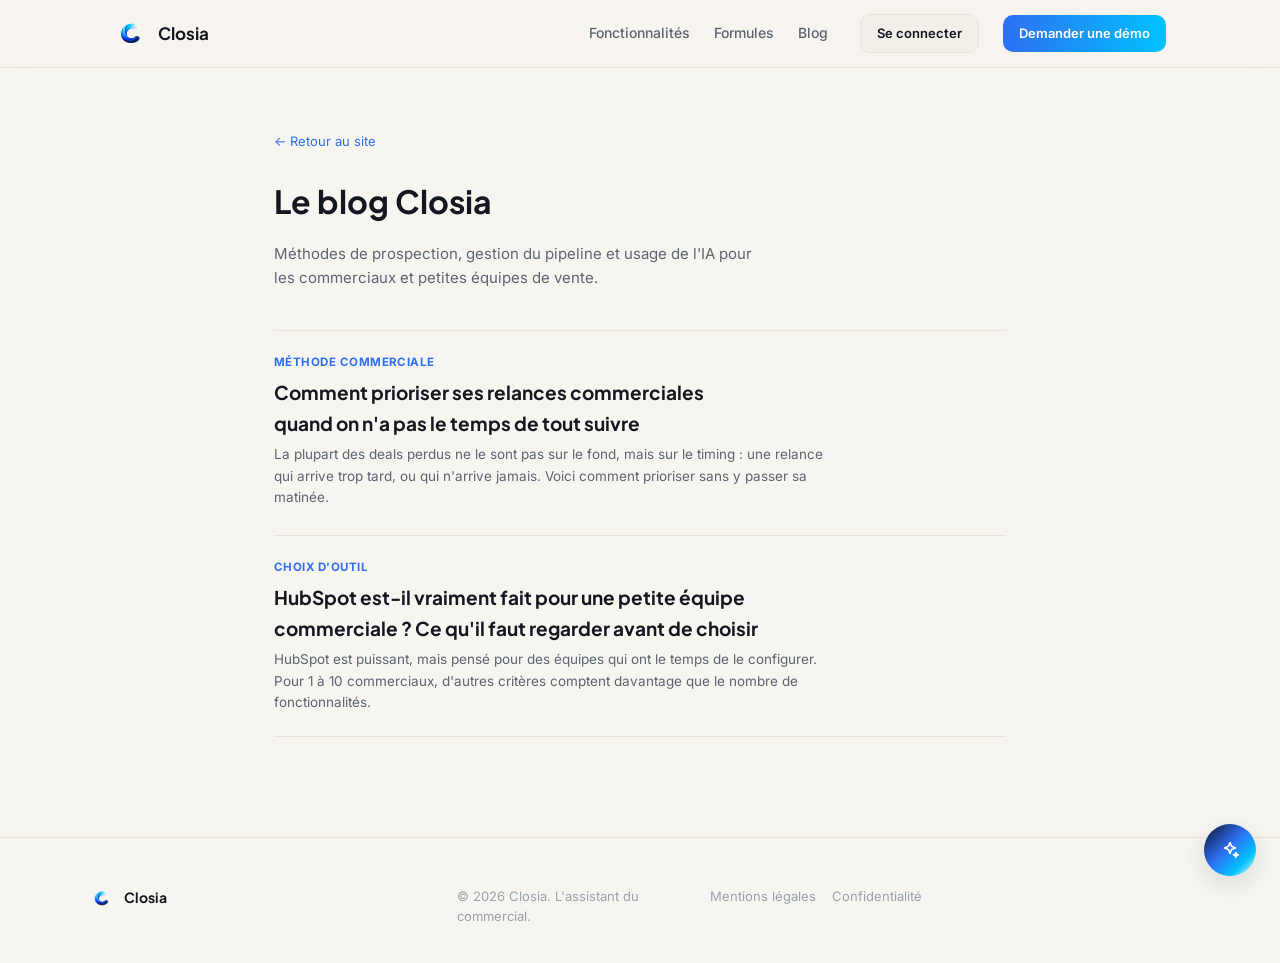
==== commit 7ee6297c: "Masque les tarifs jusqu'à l'ouverture des inscriptions La société n'est pas immatriculée et aucun en" ====
--- a/blog/index.html
+++ b/blog/index.html
@@ -33,7 +33,7 @@
       </a>
       <nav class="nav-links">
         <a href="../index.html#features">Fonctionnalités</a>
-        <a href="../index.html#pricing">Tarif</a>
+        <a href="../index.html#pricing">Formules</a>
         <a href="./">Blog</a>
       </nav>
       <a href="https://app.clos-ia.fr" class="btn btn-ghost btn-sm">Se connecter</a>
--- a/style.css
+++ b/style.css
@@ -200,17 +200,6 @@
 
 .hero-actions { display: flex; gap: 12px; flex-wrap: wrap; justify-content: center; }
 
-.hero-trust {
-  display: flex;
-  gap: 22px;
-  flex-wrap: wrap;
-  justify-content: center;
-  margin-top: 26px;
-  font-size: 12.5px;
-  color: var(--text-dim);
-}
-.hero-trust span { display: inline-flex; align-items: center; gap: 6px; }
-.hero-trust svg { color: var(--blue); flex-shrink: 0; }
 
 .eyebrow-icon { margin-right: 6px; vertical-align: -1px; color: var(--blue); }
 
@@ -1081,17 +1070,6 @@
 /* L'offre de lancement s'annonce en clair, sans prix barré : le tarif affiché
    reste celui qui s'appliquera, et la remise est présentée comme ce qu'elle est
    — temporaire et datée. */
-.price-launch {
-  display: inline-block;
-  background: var(--blue-dim);
-  color: var(--blue);
-  font-size: 12px;
-  font-weight: 600;
-  line-height: 1.45;
-  border-radius: 7px;
-  padding: 7px 11px;
-  margin: -4px 0 16px;
-}
 
 .price-footnote {
   margin: 22px 0 0;
@@ -1187,27 +1165,8 @@
   margin-bottom: 14px;
 }
 
-.price-old {
-  font-family: "Plus Jakarta Sans", sans-serif;
-  font-size: 22px;
-  color: var(--text-faint);
-  text-decoration: line-through;
-}
-
-.price-new {
-  font-family: "Plus Jakarta Sans", sans-serif;
-  font-size: 54px;
-  font-weight: 800;
-  letter-spacing: -0.02em;
-  color: var(--text);
-}
-
-.price-unit {
-  font-size: 16px;
-  font-weight: 500;
-  color: var(--text-dim);
-  margin-left: 2px;
-}
+
+
 
 .price-instead {
   font-size: 12.5px;
@@ -1220,6 +1179,21 @@
   color: var(--text-dim);
   margin: 0 0 22px;
   line-height: 1.6;
+}
+
+.price-pending {
+  font-family: "Plus Jakarta Sans", sans-serif;
+  font-size: 17px;
+  font-weight: 700;
+  letter-spacing: -0.01em;
+  color: var(--text-dim);
+}
+
+.price-note {
+  display: block;
+  margin-top: 10px;
+  font-size: 12.5px;
+  color: var(--text-faint);
 }
 
 .price-cta-secondary {
@@ -3157,7 +3131,6 @@
 
 /* Le prix reste le point d'ancrage du regard, mais 48 px sur trois
    cartes prenaient à eux seuls un sixième de l'écran. */
-.price-new { font-size: 38px; }
 .price-row { margin: 14px 0 6px; }
 .price-instead { font-size: 12px; }
 .price-note { font-size: 12.5px; line-height: 1.5; margin-bottom: 16px; }
@@ -3220,7 +3193,6 @@
 .pricing .section-head { margin-bottom: 18px; }
 .launch-banner { margin-bottom: 18px; padding: 8px 16px; font-size: 12.5px; }
 .price-card { padding: 20px 18px; }
-.price-new { font-size: 32px; }
 .price-row { margin: 10px 0 4px; }
 .price-plan { font-size: 16px; }
 .price-note { font-size: 12px; margin-bottom: 12px; }
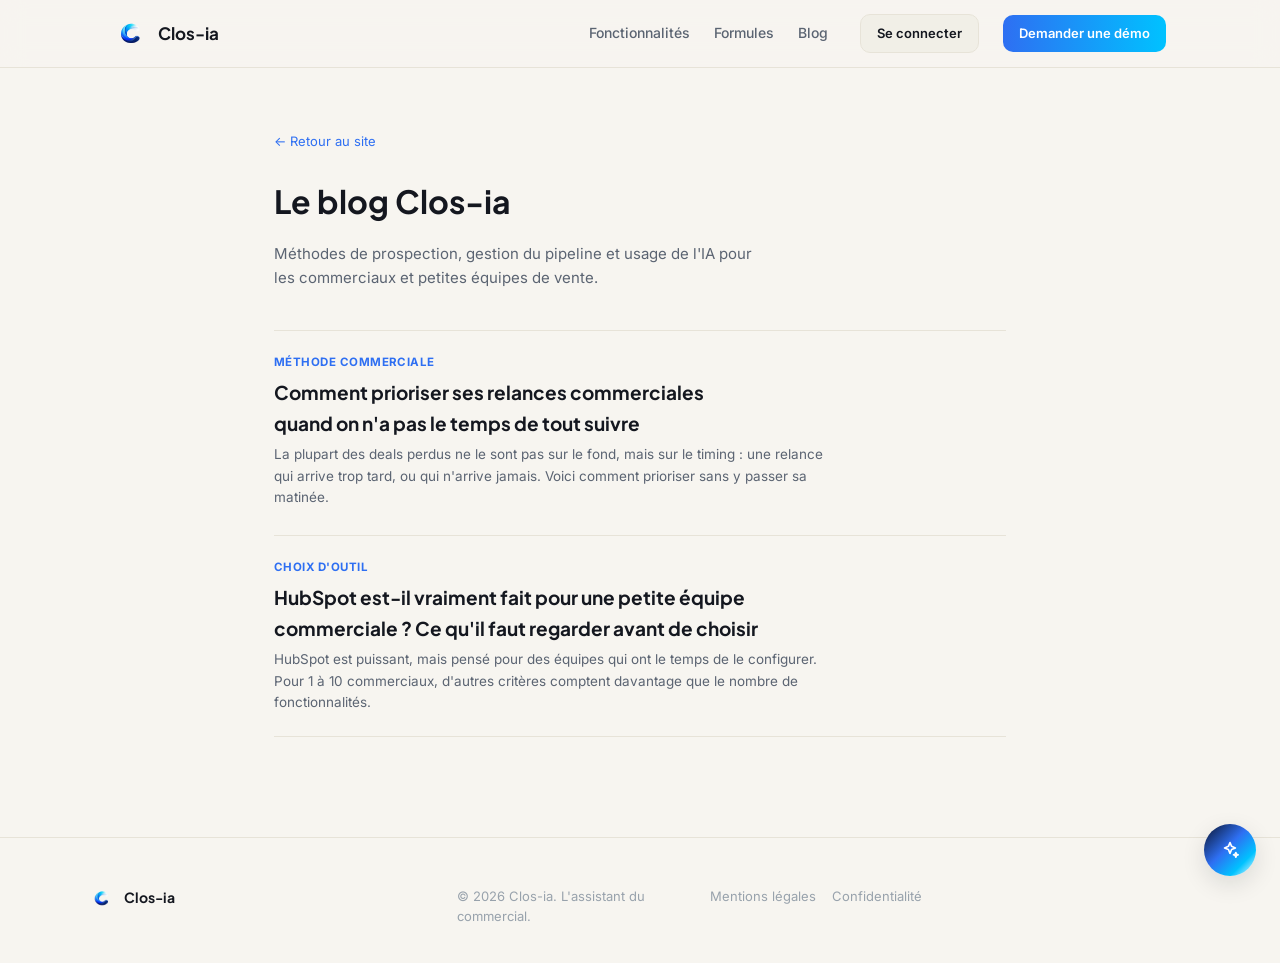
==== commit d531e3b8: "Renomme la marque en Clos-ia Le site vitrine, les pages légales, les articles de blog et les données" ====
--- a/blog/index.html
+++ b/blog/index.html
@@ -3,7 +3,7 @@
 <head>
   <meta charset="UTF-8" />
   <meta name="viewport" content="width=device-width, initial-scale=1.0" />
-  <title>Blog — Closia, le CRM commercial assisté par IA</title>
+  <title>Blog — Clos-ia, le CRM commercial assisté par IA</title>
   <meta name="description" content="Conseils, méthodes et retours d'expérience sur la prospection commerciale, la relance de prospects et l'usage de l'IA dans un CRM." />
   <link rel="canonical" href="https://clos-ia.fr/blog/" />
   <link rel="icon" href="../logo-icon.png" />
@@ -28,8 +28,8 @@
   <header class="nav">
     <div class="nav-inner">
       <a href="../index.html" class="brand">
-        <img src="../logo-icon.png" width="34" height="34" alt="Closia" style="object-fit:contain;" />
-        <span class="brand-text">Closia</span>
+        <img src="../logo-icon.png" width="34" height="34" alt="Clos-ia" style="object-fit:contain;" />
+        <span class="brand-text">Clos-ia</span>
       </a>
       <nav class="nav-links">
         <a href="../index.html#features">Fonctionnalités</a>
@@ -44,7 +44,7 @@
   <main class="blog-main">
     <a href="../index.html" class="back">← Retour au site</a>
     <div class="blog-head">
-      <h1>Le blog Closia</h1>
+      <h1>Le blog Clos-ia</h1>
       <p>Méthodes de prospection, gestion du pipeline et usage de l'IA pour les commerciaux et petites équipes de vente.</p>
     </div>
 
@@ -65,10 +65,10 @@
   <footer class="footer">
     <div class="footer-inner">
       <div class="brand">
-        <img src="../logo-icon.png" width="24" height="24" alt="Closia" style="object-fit:contain;" />
-        <span class="brand-text">Closia</span>
+        <img src="../logo-icon.png" width="24" height="24" alt="Clos-ia" style="object-fit:contain;" />
+        <span class="brand-text">Clos-ia</span>
       </div>
-      <p>© 2026 Closia. L'assistant du commercial.</p>
+      <p>© 2026 Clos-ia. L'assistant du commercial.</p>
       <div style="display:flex; gap:16px;">
         <a href="../mentions-legales.html" class="footer-legal">Mentions légales</a>
         <a href="../confidentialite.html" class="footer-legal">Confidentialité</a>
--- a/style.css
+++ b/style.css
@@ -153,24 +153,30 @@
   position: relative;
   max-width: 1300px;
   margin: 0 auto;
-  /* Sans maquette en dessous, le hero se referme sur son texte : la
-     visite du produit prend le relais juste après. */
-  padding: 96px 24px 72px;
+  padding: 24px 24px 72px;
   overflow: visible;
   display: flex;
   flex-direction: column;
   align-items: center;
+  justify-content: center;
   text-align: center;
-}
-
-.hero-v2-top { position: relative; z-index: 1; max-width: 700px; }
+  /* Le hero occupe le premier écran à lui seul : laisser apparaître le début
+     de la section suivante coupe la promesse en deux avant qu'elle ait porté.
+     svh plutôt que vh — sur mobile, vh compte la barre d'adresse qui se
+     rétracte, et la section déborde toujours d'une centaine de pixels. */
+  min-height: calc(100vh - var(--nav-h, 64px));
+  min-height: calc(100svh - var(--nav-h, 64px));
+}
+
+.hero-v2-top { position: relative; z-index: 1; max-width: 860px; }
 
 .hero-v2-title {
-  font-size: 58px;
+  font-size: clamp(25px, 3.1vw, 37px);
   font-weight: 800;
-  letter-spacing: -0.025em;
-  line-height: 1.05;
+  letter-spacing: -0.02em;
+  line-height: 1.18;
   margin: 18px 0 0;
+  text-wrap: balance;
 }
 
 .fade-word {
@@ -186,7 +192,6 @@
 
 @media (max-width: 860px) {
   .hero-v2 { padding: 72px 20px 0; }
-  .hero-v2-title { font-size: 32px; }
 }
 
 .hero-sub {
@@ -619,7 +624,7 @@
   padding: 68px 24px;
 }
 
-/* Dispersion → Closia */
+/* Dispersion → Clos-ia */
 .dispersion { max-width: 1100px; margin: 0 auto; padding: 68px 24px; }
 
 .dispersion-visual {
@@ -1233,11 +1238,6 @@
   font-weight: 700;
 }
 
-.faq {
-  max-width: 760px;
-  margin: 0 auto;
-  padding: 68px 24px;
-}
 
 .faq-list {
   display: flex;
@@ -1534,19 +1534,12 @@
 }
 
 /* ============================================================
-   REFONTE NARRATIVE — CRM vs Closia, 40→4, Pourquoi, Préparer, IA
+   REFONTE NARRATIVE — CRM vs Clos-ia, 40→4, Pourquoi, Préparer, IA
    Réutilise les tokens existants : aucune nouvelle couleur.
    ============================================================ */
 
-.demo-note {
-  margin: 22px auto 0;
-  max-width: 640px;
-  text-align: center;
-  font-size: 12.5px;
-  color: var(--text-faint);
-}
-
-/* --- 3. CRM classique vs Closia --- */
+
+/* --- 3. CRM classique vs Clos-ia --- */
 .contrast-grid {
   display: grid;
   grid-template-columns: repeat(auto-fit, minmax(280px, 1fr));
@@ -2487,7 +2480,7 @@
 
 
 /* ============================================================
-   AGENDA SEMAINE — reprend la vue Semaine de Closia
+   AGENDA SEMAINE — reprend la vue Semaine de Clos-ia
    Les couleurs encodent le TYPE de tâche, comme dans le produit :
    appels ambre, relances bleu, visio violet, RDV physique vert.
    Les tâches occupent une voie à gauche, les rendez-vous d'agenda
@@ -2596,7 +2589,7 @@
 .wk.video { background: #f1e9fe;                  color: #6027c7; border-left: 2.5px solid #7c3aed; }
 .wk.pin   { background: #eaf1ec;                  color: #3c5c49; border-left: 2.5px solid #527a61; }
 
-/* Le ↻ marque une tâche oubliée que Closia a replacée. */
+/* Le ↻ marque une tâche oubliée que Clos-ia a replacée. */
 .wk.redo i { font-style: normal; margin-right: 3px; opacity: 0.75; }
 
 .week-legend {
@@ -2637,7 +2630,7 @@
 
 
 /* ============================================================
-   ASSISTANT IA — reprend l'écran réel de Closia
+   ASSISTANT IA — reprend l'écran réel de Clos-ia
    Bandeau, ligne d'analyse du jour, et trois dossiers avec le
    raisonnement qui les justifie.
    ============================================================ */
@@ -3048,57 +3041,14 @@
   text-align: center;
 }
 
-.eco-row {
-  display: grid;
-  grid-template-columns: 92px minmax(0, 1fr);
-  gap: 16px;
-  align-items: baseline;
-  padding: 12px 0;
-  border-bottom: 1px solid var(--hairline);
-}
-
-.eco-row:last-of-type { border-bottom: none; }
-
-.eco-tag {
-  font-size: 10px;
-  font-weight: 700;
-  letter-spacing: 0.07em;
-  text-transform: uppercase;
-  border-radius: 999px;
-  padding: 4px 0;
-  text-align: center;
-}
-
-.eco-tag.live { background: #2e6ff2; color: #ffffff; }
-.eco-tag.soon { background: var(--warning-dim); color: #a35f06; }
-.eco-tag.planned { background: var(--panel2); color: #5b6472; }
-.eco-tag.import { background: #dfe9fd; color: #1746b8; }
-
-.eco-chips.import span { border-color: #bcd2fb; color: #1746b8; }
-
-.eco-chips {
-  display: flex;
-  flex-wrap: wrap;
-  gap: 7px;
-}
-
-.eco-chips span {
-  font-size: 13px;
-  font-weight: 600;
-  color: var(--text);
-  background: var(--surface);
-  border: 1px solid var(--hairline);
-  border-radius: 7px;
-  padding: 6px 11px;
-}
+
+
+
+
+
+
 
 /* Ce qui n'existe pas encore ne doit pas peser autant que le reste. */
-.eco-chips.muted span {
-  font-weight: 500;
-  color: var(--text-faint);
-  background: none;
-  border-style: dashed;
-}
 
 .eco-note {
   margin: 18px 0 0;
@@ -3200,7 +3150,7 @@
 
 /* ============================================================
    ARAIGNÉE DES INTÉGRATIONS
-   Closia au centre, les outils autour, reliés par un trait dont
+   Clos-ia au centre, les outils autour, reliés par un trait dont
    le style dit la disponibilité : plein pour ce qui marche,
    pointillé pour ce qui est à l'étude.
    ============================================================ */
@@ -3259,120 +3209,40 @@
 /* ============================================================
    SIMULATION DU PRODUIT
    Une fenêtre d'application : barre latérale collée à gauche
-   comme dans Closia, et l'écran correspondant à droite.
+   comme dans Clos-ia, et l'écran correspondant à droite.
    ============================================================ */
 
-.product-tour { max-width: 1440px; margin: 0 auto; padding: 44px 28px; }
-
-.tour-app {
-  display: grid;
-  grid-template-columns: 224px minmax(0, 1fr);
-  background: var(--surface);
-  border: 1px solid var(--hairline);
-  border-radius: var(--radius-xl);
-  box-shadow: var(--shadow-md);
-  overflow: clip;
-  min-height: 470px;
-  align-items: start;
-}
+
 
 /* --- barre latérale --- */
-.tour-nav {
-  position: sticky;
-  top: var(--tour-top, 88px);
-  align-self: start;
-  max-height: calc(100vh - var(--tour-top, 88px) - 24px);
-  overflow-y: auto;
-  background: var(--surface);
-  border-right: 1px solid var(--hairline);
-  padding: 26px 12px;
-  display: flex;
-  flex-direction: column;
-  gap: 2px;
-}
-
-.tour-item {
-  display: flex;
-  align-items: center;
-  gap: 10px;
-  text-align: left;
-  background: none;
-  border: none;
-  border-radius: 9px;
-  padding: 10px 12px;
-  font-family: inherit;
-  font-size: 13.5px;
-  font-weight: 500;
-  color: var(--text-dim);
-  cursor: pointer;
-  transition: background 140ms ease, color 140ms ease;
-}
-
-.tour-item svg { flex-shrink: 0; opacity: 0.75; }
-.tour-item:hover { background: var(--panel2); color: var(--text); }
-
-.tour-item.is-active {
-  background: var(--blue-dim);
-  color: var(--blue);
-  font-weight: 700;
-}
-
-.tour-item.is-active svg { opacity: 1; }
+
+
+
+
 
 /* --- zone d'écran --- */
-.tour-panels { background: var(--bg); padding: 20px; }
 
 /* Les bénéfices de la section suivent la maquette : on descend dans l'écran
    choisi sans quitter la barre latérale, qui reste à portée de clic.
    Le conteneur d'origine est conservé — toutes ses règles en dépendent — mais
    il n'est plus une section pleine page : on lui reprend largeur et marges. */
-.tour-bene { max-width: none; margin: 0 0 20px; padding: 0; border-top: 0; }
-.tour-bene .section-head,
-#parcours.tour-bene .section-head { max-width: 720px; margin: 0 0 22px; text-align: left; }
-.tour-bene .section-head h2 { font-size: clamp(22px, 2.4vw, 30px); line-height: 1.2; }
-.tour-bene .section-head p { font-size: 15px; }
-.tour-bene > :last-child { margin-bottom: 0; }
 
 /* --- Tenir dans un écran ---------------------------------------------------
    Chaque panneau doit se lire sans défiler. Les blocs rapatriés viennent de
    sections qui occupaient une page entière : on reprend leur respiration, on
    plafonne les illustrations qui grandissaient avec la largeur, et on resserre
    les titres. Rien n'est retiré, tout est compacté. */
-.tour-bene .section-head { margin-bottom: 14px; }
-.tour-bene .section-head h2 { font-size: clamp(20px, 1.9vw, 26px); margin-bottom: 6px; }
-.tour-bene .section-head p { font-size: 14px; line-height: 1.5; }
-.tour-bene .eyebrow { margin-bottom: 6px; }
-.tour-bene .demo-note { margin-top: 8px; font-size: 10.5px; }
 
 /* L'araignée est un SVG : sa hauteur suit sa largeur. La borner en largeur est
    le seul moyen de la borner en hauteur. */
-.tour-bene .eco-web { max-width: 600px; margin-left: auto; margin-right: auto; }
-.tour-bene .eco-legend { margin-top: 10px; font-size: 11px; }
-
-.tour-bene .why-card-head { padding: 14px 18px; }
-.tour-bene .why-card-body { padding: 14px 18px 16px; }
-.tour-bene .why-reasons { gap: 4px; }
-.tour-bene .why-reasons li { font-size: 12.5px; line-height: 1.45; }
-.tour-bene .why-conclusion { font-size: 12.5px; padding: 10px 12px; }
-
-.tour-bene .week-legend { margin-top: 8px; gap: 6px 16px; font-size: 11px; }
-.tour-bene .week-grid { --week-row: 52px; }
-.tour-bene .journey-step h3 { font-size: 16px; }
-.tour-bene .journey-step p { font-size: 13px; }
+
+
 
 /* Deux blocs rapatriés ont perdu leur visuel, devenu un doublon de la maquette
    du panneau. Ce qui reste doit reprendre toute la largeur au lieu de tenir
    dans la colonne de texte d'une mise en page à deux colonnes. */
-.tour-bene .split { grid-template-columns: minmax(0, 1fr); max-width: none; }
-.tour-bene .split-text { position: static; max-width: 760px; }
 
 /* Les trois points de conclusion se détachent de la maquette qui les précède. */
-.tour-panel > .tour-gains { margin-top: 14px; padding-top: 13px; border-top: 1px solid var(--hairline); }
-.tour-panel { display: none; }
-.tour-panel.is-active { display: flex; flex-direction: column; }
-.tour-panel > .tour-bene { order: 1; }
-.tour-panel > .mk { order: 2; }
-.tour-panel > .tour-gains { order: 3; }
 
 .mk {
   background: var(--surface);
@@ -3611,46 +3481,16 @@
 .mk-switch.on::after { left: auto; right: 2px; }
 
 /* --- les apports, sous l'écran --- */
-.tour-gains {
-  list-style: none;
-  margin: 14px 0 0;
-  padding: 0;
-  display: grid;
-  grid-template-columns: repeat(3, minmax(0, 1fr));
-  gap: 10px 18px;
-}
-
-.tour-gains li {
-  font-size: 12.5px;
-  line-height: 1.5;
-  color: var(--text-dim);
-  padding-left: 16px;
-  position: relative;
-}
-
-.tour-gains li::before {
-  content: "";
-  position: absolute;
-  left: 0;
-  top: 7px;
-  width: 6px;
-  height: 6px;
-  border-radius: 2px;
-  background: var(--blue);
-  opacity: 0.55;
-}
+
+
 
 @media (max-width: 900px) {
-  .tour-app { grid-template-columns: 1fr; min-height: 0; }
-  .tour-nav { flex-direction: row; overflow-x: auto; border-right: none; border-bottom: 1px solid var(--hairline); padding: 10px; }
-  .tour-item { white-space: nowrap; padding: 8px 11px; font-size: 12.5px; }
   .mk-cols, .mk-cards, .mk-kpis { grid-template-columns: 1fr; }
   .mk-week { grid-template-columns: repeat(3, minmax(0, 1fr)); }
   .mk-wcol:nth-child(n+4) { display: none; }
   .mk-row { grid-template-columns: 12px minmax(0, 1fr) auto; }
   .mk-row > span:nth-child(3), .mk-row > span:nth-child(5) { display: none; }
   .mk-row.head { display: none; }
-  .tour-gains { grid-template-columns: 1fr; }
 }
 
 .tour { max-width: none; }
@@ -3665,3 +3505,384 @@
 
 @media (max-width: 900px) { #parcours .journey-steps { grid-template-columns: repeat(2, minmax(0, 1fr)); } }
 @media (max-width: 560px) { #parcours .journey-steps { grid-template-columns: 1fr; } }
+
+/* ═══ REFONTE : PROBLÈME → DÉMONSTRATION → POURQUOI → PARCOURS → BÉNÉFICE → MANAGER ═══
+   Une seule règle guide ces sections : le regard doit toujours savoir où aller.
+   D'où peu de couleurs, un seul accent, et des chiffres qui portent la lecture. */
+
+.demo, .parcours, .pour-qui {
+  max-width: 1080px;
+  margin: 0 auto;
+  padding: 54px 28px;
+}
+
+/* — Problème : quatre chiffres qui écrasent, puis la question qui bloque — */
+.pb-grid {
+  display: grid;
+  grid-template-columns: repeat(4, 1fr);
+  gap: 14px;
+  margin: 34px auto 0;
+  max-width: 780px;
+}
+
+.pb-stat {
+  background: var(--panel);
+  border: 1px solid var(--hairline);
+  border-radius: var(--radius-md);
+  padding: 22px 16px;
+  text-align: center;
+}
+
+.pb-stat b {
+  display: block;
+  font-family: "Plus Jakarta Sans", sans-serif;
+  font-size: 40px;
+  font-weight: 800;
+  letter-spacing: -0.03em;
+  line-height: 1;
+  font-variant-numeric: tabular-nums;
+}
+
+.pb-stat span {
+  display: block;
+  margin-top: 7px;
+  font-size: 12.5px;
+  color: var(--text-dim);
+  line-height: 1.35;
+}
+
+.pb-punch {
+  font-family: "Plus Jakarta Sans", sans-serif;
+  font-size: 27px;
+  font-weight: 800;
+  letter-spacing: -0.02em;
+  text-align: center;
+  margin: 34px 0 0;
+}
+
+
+/* — Démonstration : l'entonnoir, puis la carte qui fait tout comprendre — */
+.demo-flow {
+  display: flex;
+  align-items: stretch;
+  justify-content: center;
+  gap: 10px;
+  margin: 8px 0 30px;
+  flex-wrap: wrap;
+}
+
+.demo-step {
+  flex: 1 1 230px;
+  background: var(--panel);
+  border: 1px solid var(--hairline);
+  border-radius: var(--radius-md);
+  padding: 16px 20px;
+  text-align: center;
+  display: flex;
+  flex-direction: column;
+  justify-content: center;
+}
+
+.demo-step .demo-num {
+  display: block;
+  font-size: 11px;
+  font-weight: 700;
+  letter-spacing: 0.06em;
+  text-transform: uppercase;
+  color: var(--text-faint);
+  margin-bottom: 5px;
+}
+
+.demo-step b { font-size: 15px; font-weight: 700; }
+
+.demo-step.is-out {
+  border-color: var(--blue);
+  background: var(--blue-dim);
+}
+
+.demo-step.is-out b { color: var(--blue-deep); }
+
+.demo-arrow { display: flex; align-items: center; color: var(--text-faint); font-size: 17px; }
+
+.deal-card {
+  background: var(--panel);
+  border: 1px solid var(--hairline);
+  border-radius: var(--radius-lg);
+  box-shadow: var(--shadow-md);
+  max-width: 620px;
+  margin: 0 auto;
+  overflow: hidden;
+}
+
+.deal-head {
+  display: flex;
+  align-items: center;
+  gap: 12px;
+  padding: 18px 22px;
+  border-bottom: 1px solid var(--hairline);
+}
+
+.deal-dot {
+  width: 10px;
+  height: 10px;
+  border-radius: 50%;
+  background: var(--red);
+  flex-shrink: 0;
+}
+
+.deal-id { flex: 1; min-width: 0; }
+.deal-id b { display: block; font-size: 16px; font-weight: 700; }
+.deal-id em { display: block; font-style: normal; font-size: 12.5px; color: var(--text-dim); margin-top: 2px; }
+
+.deal-prio {
+  font-size: 11.5px;
+  font-weight: 700;
+  color: var(--red);
+  background: var(--red-dim);
+  padding: 4px 10px;
+  border-radius: 999px;
+  white-space: nowrap;
+}
+
+.deal-lab {
+  display: block;
+  font-size: 11px;
+  font-weight: 700;
+  letter-spacing: 0.06em;
+  text-transform: uppercase;
+  color: var(--text-faint);
+  margin-bottom: 9px;
+}
+
+.deal-signals { padding: 18px 22px; border-bottom: 1px solid var(--hairline); }
+.deal-signals ul { margin: 0; padding: 0; list-style: none; }
+
+.deal-signals li {
+  position: relative;
+  padding-left: 18px;
+  font-size: 13.5px;
+  color: var(--text);
+  line-height: 1.75;
+}
+
+.deal-signals li::before {
+  content: "";
+  position: absolute;
+  left: 3px;
+  top: 10px;
+  width: 5px;
+  height: 5px;
+  border-radius: 50%;
+  background: var(--blue);
+}
+
+.deal-why { padding: 18px 22px; background: var(--panel2); border-bottom: 1px solid var(--hairline); }
+.deal-why p { margin: 0; font-size: 13.5px; color: var(--text-dim); line-height: 1.6; }
+.deal-conf { display: inline-block; margin-top: 11px; font-size: 12.5px; color: var(--text-dim); }
+.deal-conf b { color: var(--success); }
+
+.deal-actions {
+  display: flex;
+  align-items: center;
+  justify-content: space-between;
+  gap: 14px;
+  padding: 16px 22px;
+  flex-wrap: wrap;
+}
+
+.deal-reco { font-size: 14px; font-weight: 700; }
+
+.deal-btn {
+  background: var(--gradient-cta);
+  color: #fff;
+  font-size: 13px;
+  font-weight: 700;
+  padding: 9px 16px;
+  border-radius: var(--radius-sm);
+  white-space: nowrap;
+}
+
+
+/* — Parcours : quatre étapes numérotées, parce que l'ordre compte vraiment — */
+.etapes {
+  display: grid;
+  grid-template-columns: repeat(4, 1fr);
+  gap: 14px;
+  margin-bottom: 40px;
+}
+
+.etape {
+  background: var(--panel);
+  border: 1px solid var(--hairline);
+  border-radius: var(--radius-md);
+  padding: 22px 18px;
+}
+
+.etape-n {
+  display: block;
+  font-family: "Plus Jakarta Sans", sans-serif;
+  font-size: 12px;
+  font-weight: 800;
+  letter-spacing: 0.08em;
+  color: var(--blue);
+  margin-bottom: 11px;
+}
+
+.etape b { display: block; font-size: 16px; font-weight: 700; margin-bottom: 6px; }
+.etape em { font-style: normal; font-size: 13.5px; color: var(--text-dim); line-height: 1.5; }
+
+/* — Bénéfice : la même journée, avant et après — */
+.av-ap {
+  display: grid;
+  grid-template-columns: 1fr 1fr;
+  gap: 16px;
+  max-width: 860px;
+  margin: 0 auto;
+}
+
+.av, .ap {
+  border-radius: var(--radius-md);
+  padding: 26px 24px;
+}
+
+.av { background: var(--panel2); border: 1px solid var(--hairline); }
+.ap { background: var(--blue-dim); border: 1px solid rgba(46, 111, 242, 0.22); }
+
+.av-lab {
+  display: block;
+  font-size: 11px;
+  font-weight: 700;
+  letter-spacing: 0.06em;
+  text-transform: uppercase;
+  color: var(--text-faint);
+  margin-bottom: 12px;
+}
+
+.ap .av-lab { color: var(--blue-deep); }
+.av p, .ap p { margin: 0; font-size: 16.5px; line-height: 1.55; }
+.av p { color: var(--text-dim); }
+.ap p { color: var(--text); font-weight: 600; }
+
+/* — Manager : ce qui demande un arbitrage, et sur quel dossier — */
+.mg-card {
+  background: var(--panel);
+  border: 1px solid var(--hairline);
+  border-radius: var(--radius-lg);
+  box-shadow: var(--shadow-sm);
+  max-width: 720px;
+  margin: 0 auto 34px;
+  overflow: hidden;
+}
+
+.mg-head { padding: 16px 22px; border-bottom: 1px solid var(--hairline); font-size: 15px; }
+.mg-cols { display: grid; grid-template-columns: 1fr 1fr; gap: 0; }
+.mg-cols > div { padding: 18px 22px; }
+.mg-cols > div + div { border-left: 1px solid var(--hairline); }
+
+.mg-lab {
+  display: block;
+  font-size: 11px;
+  font-weight: 700;
+  letter-spacing: 0.06em;
+  text-transform: uppercase;
+  color: var(--text-faint);
+  margin-bottom: 11px;
+}
+
+.mg-line { display: flex; align-items: center; gap: 9px; font-size: 13.5px; padding: 4px 0; }
+.mg-dot { width: 8px; height: 8px; border-radius: 50%; flex-shrink: 0; }
+.mg-dot.red { background: var(--red); }
+.mg-dot.amber { background: var(--warning); }
+
+.mg-focus { padding: 20px 22px; background: var(--panel2); border-top: 1px solid var(--hairline); }
+.mg-focus b { display: block; font-size: 15px; margin-bottom: 4px; }
+.mg-focus em { display: block; font-style: normal; font-size: 13px; color: var(--text-dim); line-height: 1.55; }
+
+.mg-reco {
+  display: block;
+  margin-top: 13px;
+  font-size: 13.5px;
+  font-weight: 600;
+  color: var(--blue-deep);
+}
+
+/* — Rôles : trois phrases, pas une de plus — */
+.roles-grid { display: grid; grid-template-columns: repeat(3, 1fr); gap: 14px; margin-bottom: 34px; }
+
+.role {
+  background: var(--panel);
+  border: 1px solid var(--hairline);
+  border-radius: var(--radius-md);
+  padding: 22px 20px;
+}
+
+.role b { display: block; font-size: 15px; font-weight: 700; margin-bottom: 7px; }
+.role em { font-style: normal; font-size: 13.5px; color: var(--text-dim); line-height: 1.5; }
+
+@media (max-width: 860px) {
+  .demo, .parcours, .pour-qui { padding: 40px 20px; }
+  .pb-grid { grid-template-columns: 1fr 1fr; }
+  .pb-stat b { font-size: 32px; }
+  .pb-punch { font-size: 22px; }
+  .etapes { grid-template-columns: 1fr 1fr; }
+  .av-ap { grid-template-columns: 1fr; }
+  .mg-cols { grid-template-columns: 1fr; }
+  .mg-cols > div + div { border-left: none; border-top: 1px solid var(--hairline); }
+  .roles-grid { grid-template-columns: 1fr; }
+  .demo-step { min-width: 0; width: 100%; }
+  .deal-actions { flex-direction: column; align-items: flex-start; }
+}
+
+@media (max-width: 560px) {
+  .pb-grid { grid-template-columns: 1fr 1fr; }
+  .etapes { grid-template-columns: 1fr; }
+}
+
+/* — Import : quatre gestes, une flèche entre chacun. La honnêteté sur la
+     nature de l'opération vaut mieux qu'une promesse de synchronisation. — */
+
+.imp-steps {
+  display: flex;
+  align-items: stretch;
+  justify-content: center;
+  gap: 10px;
+  flex-wrap: wrap;
+}
+
+.imp-step {
+  flex: 1 1 180px;
+  background: var(--panel);
+  border: 1px solid var(--hairline);
+  border-radius: var(--radius-md);
+  padding: 20px 18px;
+}
+
+.imp-step b { display: block; font-size: 15px; font-weight: 700; margin-bottom: 6px; }
+.imp-step em { font-style: normal; font-size: 13px; color: var(--text-dim); line-height: 1.5; }
+
+.imp-arrow {
+  display: flex;
+  align-items: center;
+  color: var(--text-faint);
+  font-size: 17px;
+}
+
+.imp-note {
+  text-align: center;
+  font-size: 13px;
+  color: var(--text-faint);
+  max-width: 620px;
+  margin: 22px auto 0;
+  line-height: 1.55;
+}
+
+@media (max-width: 860px) {
+  .import-crm { padding: 40px 20px; }
+  .imp-arrow { display: none; }
+  .imp-step { flex-basis: 100%; }
+}
+
+@media (max-width: 700px) {
+  .demo-flow { flex-direction: column; }
+  .demo-arrow { justify-content: center; transform: rotate(90deg); }
+}
